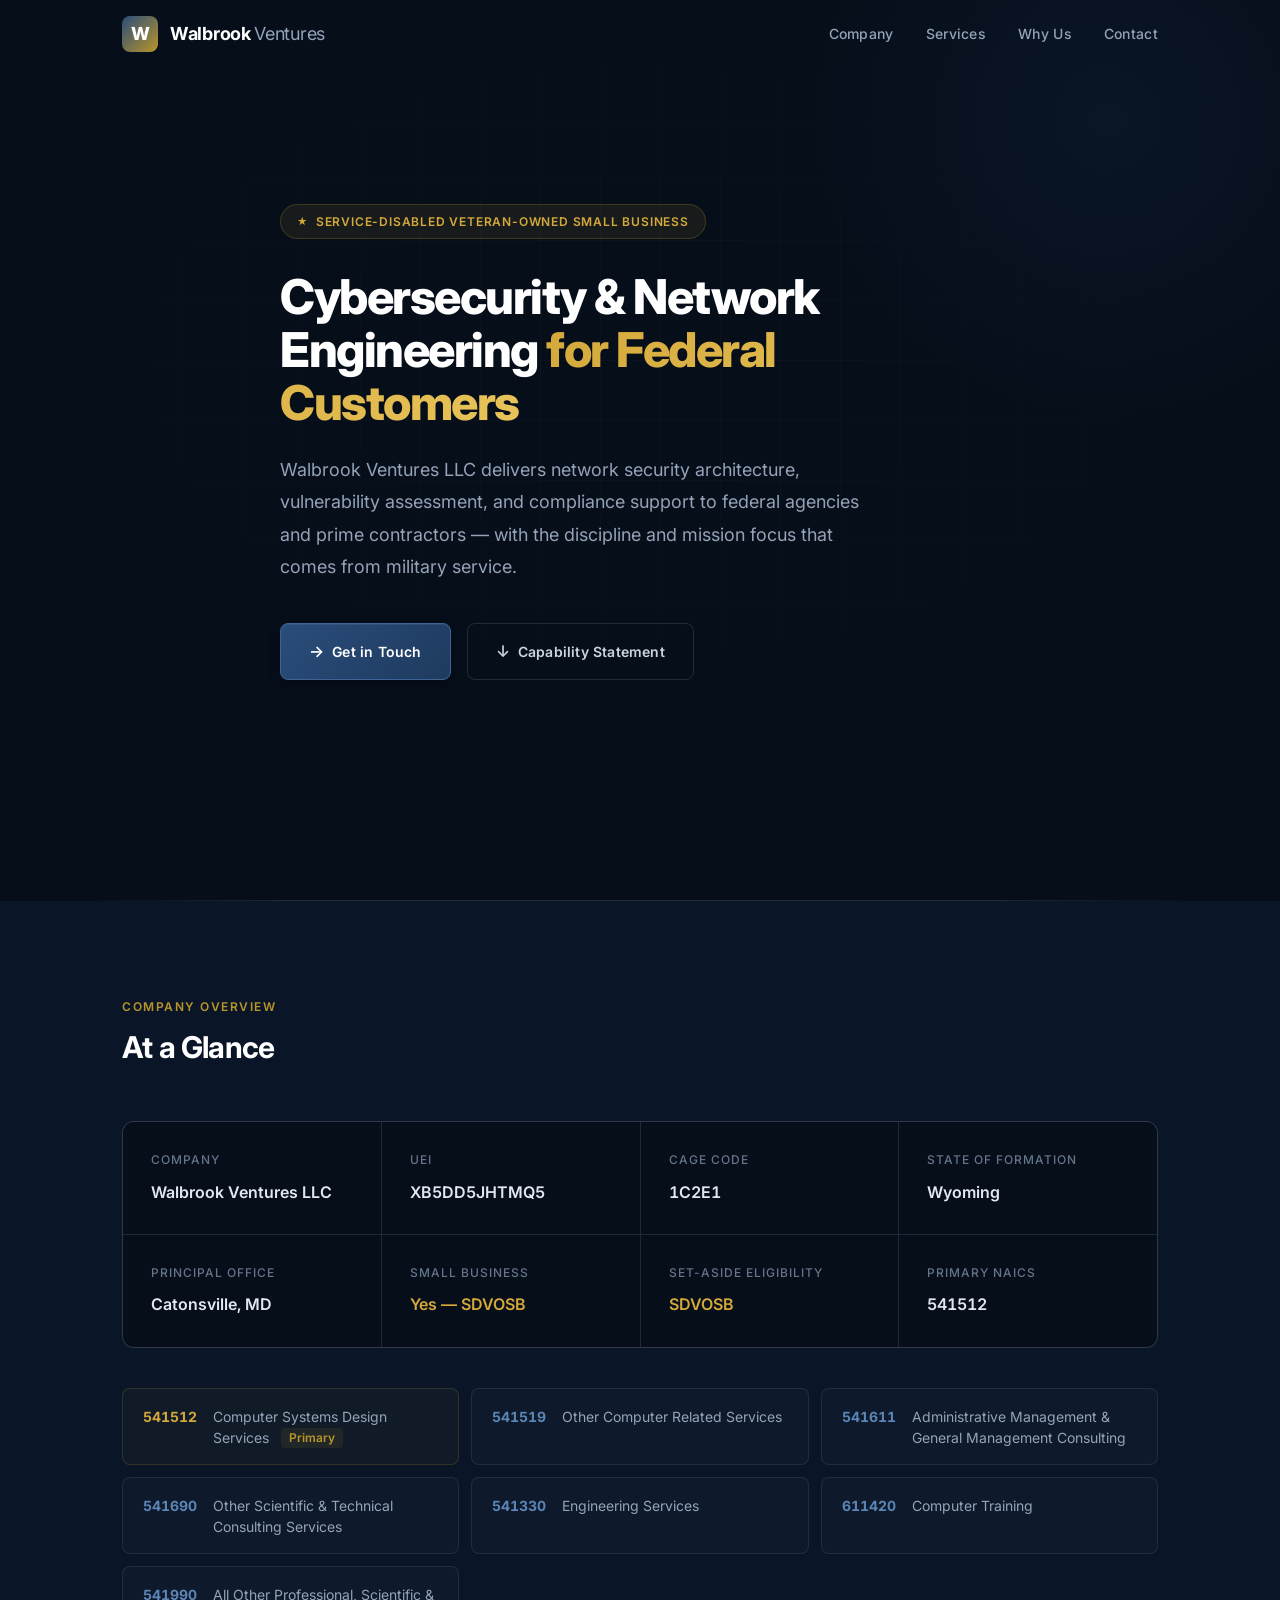
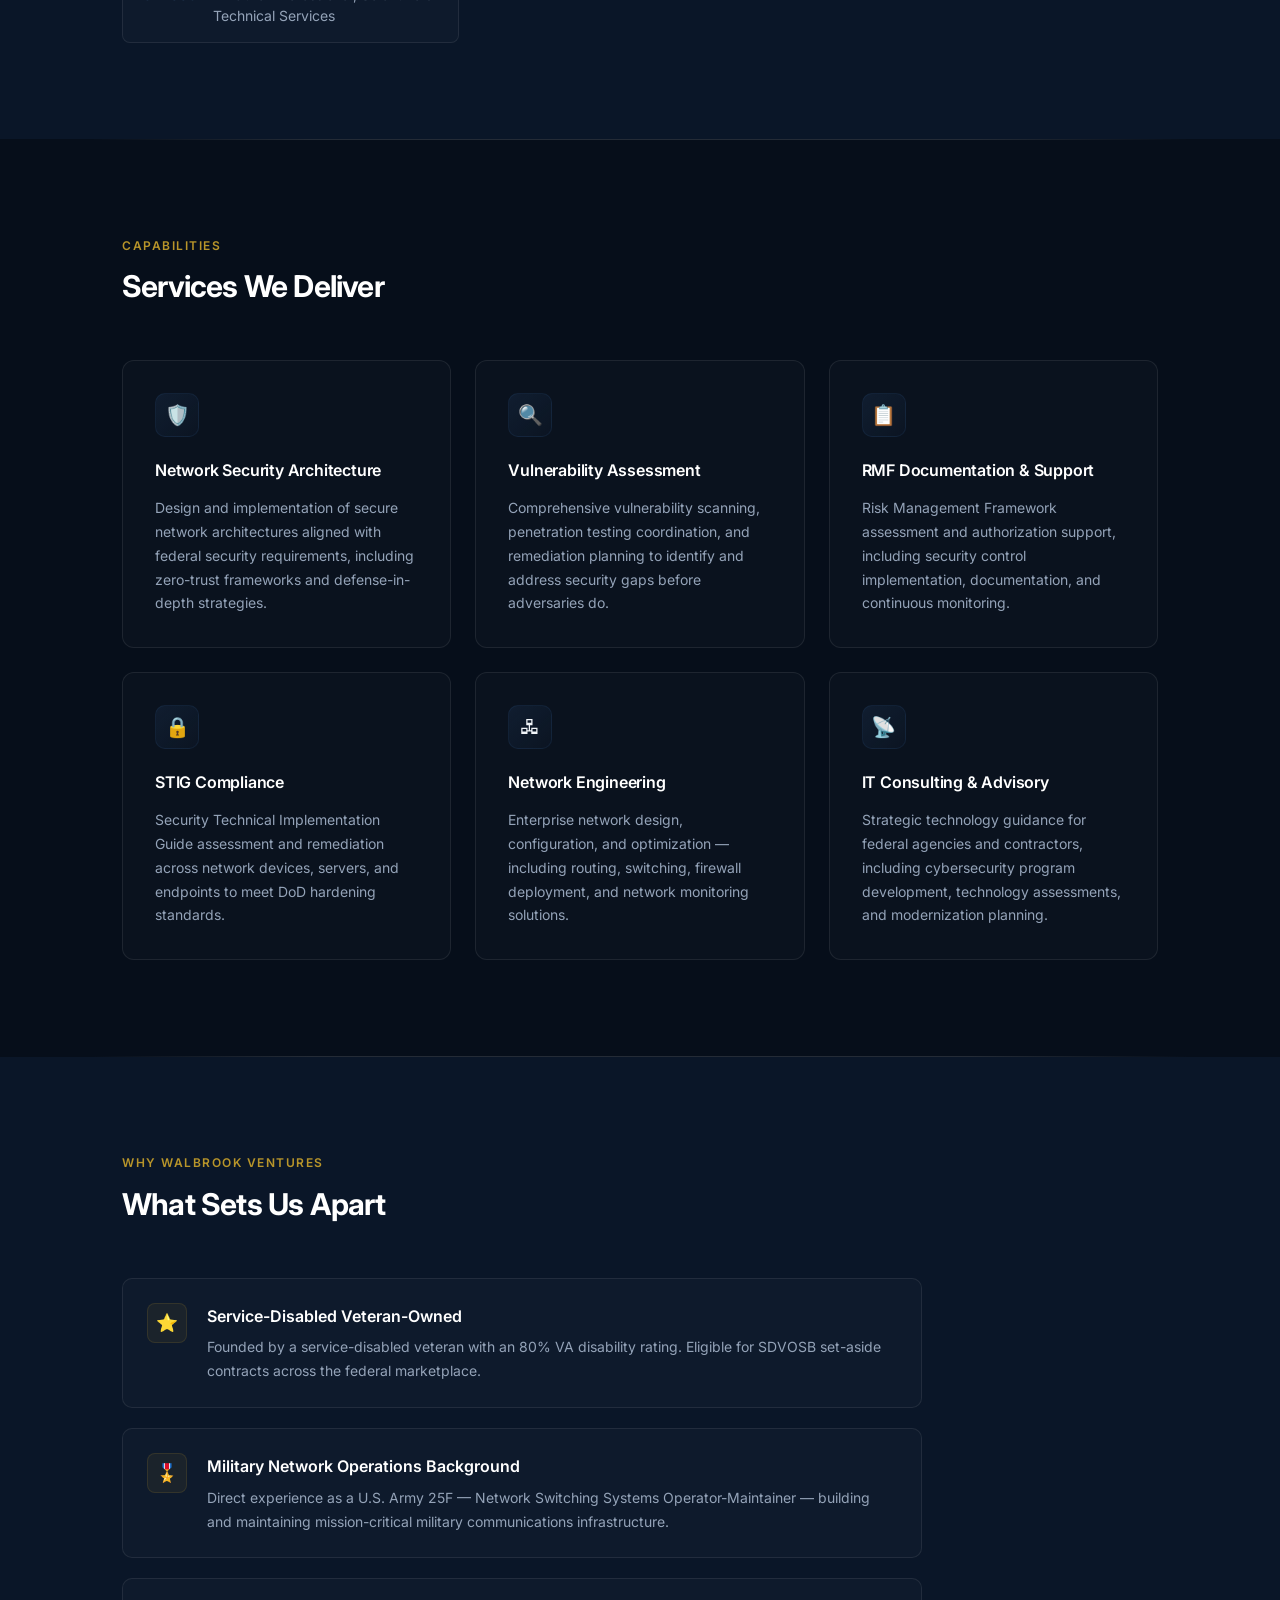
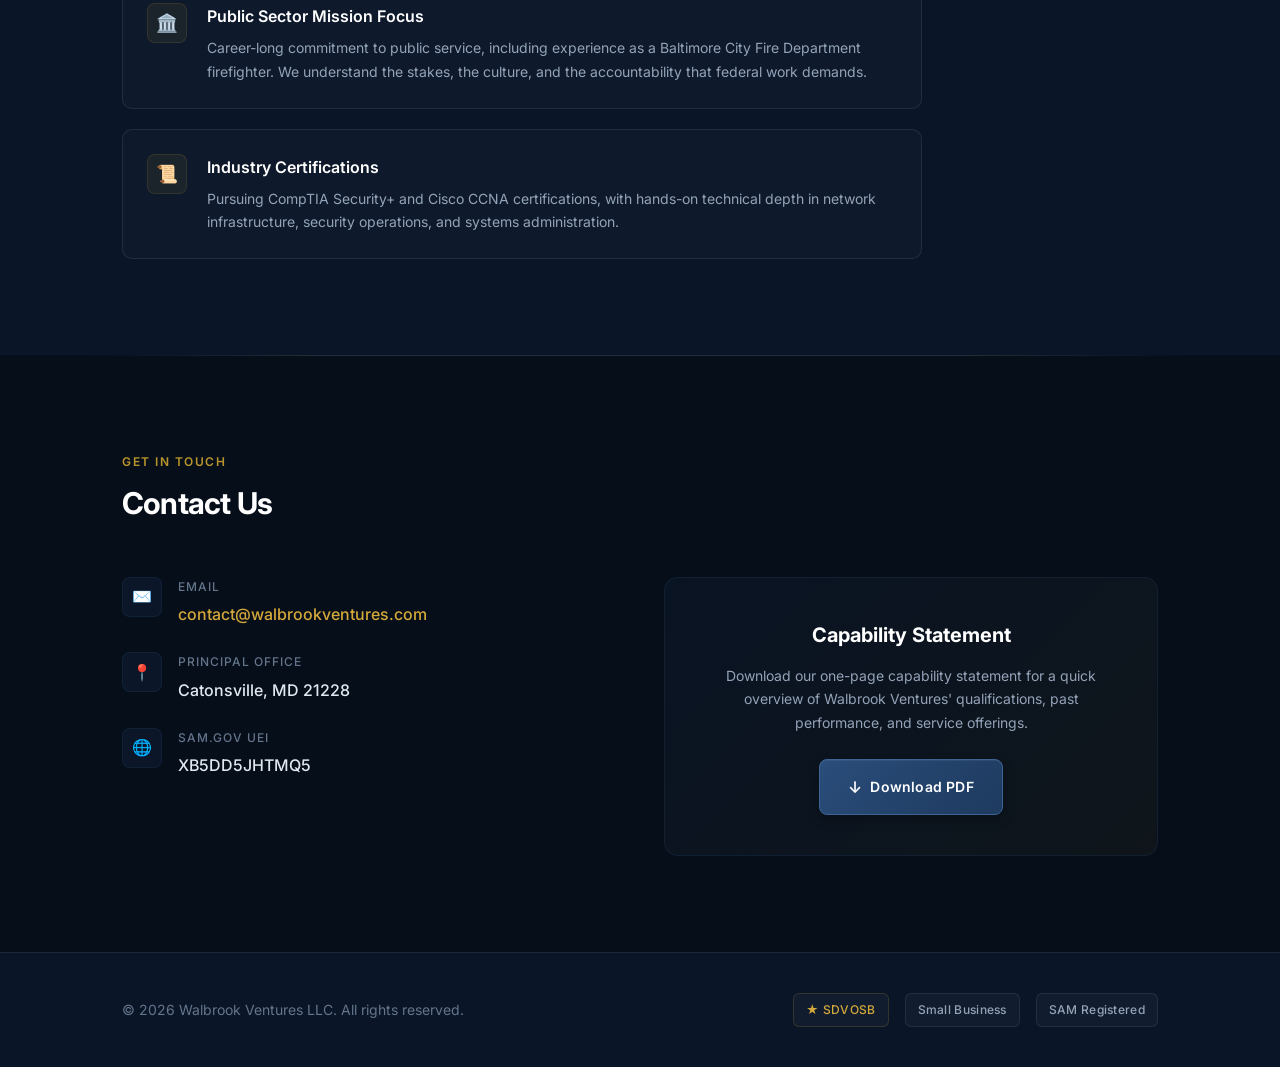
==== index.html @ 32227178 "Initial site — Walbrook Ventures LLC" ====
<!DOCTYPE html>
<html lang="en">
<head>
  <meta charset="UTF-8">
  <meta name="viewport" content="width=device-width, initial-scale=1.0">
  <meta name="description" content="Walbrook Ventures LLC — Service-Disabled Veteran-Owned Small Business providing cybersecurity, network engineering, and IT consulting services for federal customers.">
  <meta name="keywords" content="SDVOSB, cybersecurity, federal contractor, network engineering, RMF, STIG, vulnerability assessment, IT consulting">
  <meta name="author" content="Walbrook Ventures LLC">
  <title>Walbrook Ventures LLC — Cybersecurity &amp; Network Engineering for Federal Customers</title>
  <link rel="stylesheet" href="style.css">

  <!-- Favicon (simple inline SVG) -->
  <link rel="icon" href="data:image/svg+xml,<svg xmlns='http://www.w3.org/2000/svg' viewBox='0 0 100 100'><rect width='100' height='100' rx='16' fill='%231e3a5f'/><text x='50' y='68' font-family='Arial' font-size='52' font-weight='bold' fill='white' text-anchor='middle'>W</text></svg>">
</head>
<body>

  <!-- ============================================
       HEADER
       ============================================ -->
  <header class="site-header" id="site-header">
    <div class="header-inner">
      <a href="#" class="logo" aria-label="Walbrook Ventures LLC — Home">
        <div class="logo-mark">W</div>
        <div class="logo-text">Walbrook <span>Ventures</span></div>
      </a>

      <button class="mobile-menu-toggle" id="mobile-menu-toggle" aria-label="Toggle navigation">
        <span></span>
        <span></span>
        <span></span>
      </button>

      <nav>
        <ul id="nav-menu">
          <li><a href="#company">Company</a></li>
          <li><a href="#services">Services</a></li>
          <li><a href="#differentiators">Why Us</a></li>
          <li><a href="#contact">Contact</a></li>
        </ul>
      </nav>
    </div>
  </header>

  <!-- ============================================
       HERO
       ============================================ -->
  <section class="hero" id="hero">
    <div class="container">
      <div class="hero-content">
        <div class="hero-badge">Service-Disabled Veteran-Owned Small Business</div>
        <h1>Cybersecurity &amp; Network Engineering <span class="accent">for Federal Customers</span></h1>
        <p class="hero-description">
          Walbrook Ventures LLC delivers network security architecture, vulnerability assessment, 
          and compliance support to federal agencies and prime contractors — with the discipline 
          and mission focus that comes from military service.
        </p>
        <div class="hero-actions">
          <a href="#contact" class="btn btn-primary">
            <span class="btn-icon">→</span> Get in Touch
          </a>
          <a href="#capability-statement" class="btn btn-secondary">
            <span class="btn-icon">↓</span> Capability Statement
          </a>
        </div>
      </div>
    </div>
  </section>

  <div class="section-divider"></div>

  <!-- ============================================
       COMPANY INFO — AT-A-GLANCE
       ============================================ -->
  <section class="company-info" id="company">
    <div class="container">
      <div class="section-header animate-in">
        <div class="section-label">Company Overview</div>
        <h2 class="section-title">At a Glance</h2>
      </div>

      <div class="info-grid animate-in">
        <div class="info-item">
          <div class="info-label">Company</div>
          <div class="info-value">Walbrook Ventures LLC</div>
        </div>
        <div class="info-item">
          <div class="info-label">UEI</div>
          <div class="info-value">XB5DD5JHTMQ5</div>
        </div>
        <div class="info-item">
          <div class="info-label">CAGE Code</div>
          <div class="info-value">1C2E1</div>
        </div>
        <div class="info-item">
          <div class="info-label">State of Formation</div>
          <div class="info-value">Wyoming</div>
        </div>
        <div class="info-item">
          <div class="info-label">Principal Office</div>
          <div class="info-value">Catonsville, MD</div>
        </div>
        <div class="info-item">
          <div class="info-label">Small Business</div>
          <div class="info-value highlight">Yes — SDVOSB</div>
        </div>
        <div class="info-item">
          <div class="info-label">Set-Aside Eligibility</div>
          <div class="info-value highlight">SDVOSB</div>
        </div>
        <div class="info-item">
          <div class="info-label">Primary NAICS</div>
          <div class="info-value">541512</div>
        </div>
      </div>

      <!-- NAICS Codes -->
      <div class="naics-grid animate-in">
        <div class="naics-item primary">
          <span class="naics-code">541512</span>
          <span class="naics-desc">Computer Systems Design Services <span class="naics-primary-badge">Primary</span></span>
        </div>
        <div class="naics-item">
          <span class="naics-code">541519</span>
          <span class="naics-desc">Other Computer Related Services</span>
        </div>
        <div class="naics-item">
          <span class="naics-code">541611</span>
          <span class="naics-desc">Administrative Management &amp; General Management Consulting</span>
        </div>
        <div class="naics-item">
          <span class="naics-code">541690</span>
          <span class="naics-desc">Other Scientific &amp; Technical Consulting Services</span>
        </div>
        <div class="naics-item">
          <span class="naics-code">541330</span>
          <span class="naics-desc">Engineering Services</span>
        </div>
        <div class="naics-item">
          <span class="naics-code">611420</span>
          <span class="naics-desc">Computer Training</span>
        </div>
        <div class="naics-item">
          <span class="naics-code">541990</span>
          <span class="naics-desc">All Other Professional, Scientific &amp; Technical Services</span>
        </div>
      </div>
    </div>
  </section>

  <div class="section-divider"></div>

  <!-- ============================================
       SERVICES / CAPABILITIES
       ============================================ -->
  <section class="services" id="services">
    <div class="container">
      <div class="section-header animate-in">
        <div class="section-label">Capabilities</div>
        <h2 class="section-title">Services We Deliver</h2>
      </div>

      <div class="services-grid animate-in">
        <div class="service-card">
          <div class="service-icon">🛡️</div>
          <h3>Network Security Architecture</h3>
          <p>Design and implementation of secure network architectures aligned with federal security requirements, including zero-trust frameworks and defense-in-depth strategies.</p>
        </div>

        <div class="service-card">
          <div class="service-icon">🔍</div>
          <h3>Vulnerability Assessment</h3>
          <p>Comprehensive vulnerability scanning, penetration testing coordination, and remediation planning to identify and address security gaps before adversaries do.</p>
        </div>

        <div class="service-card">
          <div class="service-icon">📋</div>
          <h3>RMF Documentation &amp; Support</h3>
          <p>Risk Management Framework assessment and authorization support, including security control implementation, documentation, and continuous monitoring.</p>
        </div>

        <div class="service-card">
          <div class="service-icon">🔒</div>
          <h3>STIG Compliance</h3>
          <p>Security Technical Implementation Guide assessment and remediation across network devices, servers, and endpoints to meet DoD hardening standards.</p>
        </div>

        <div class="service-card">
          <div class="service-icon">🖧</div>
          <h3>Network Engineering</h3>
          <p>Enterprise network design, configuration, and optimization — including routing, switching, firewall deployment, and network monitoring solutions.</p>
        </div>

        <div class="service-card">
          <div class="service-icon">📡</div>
          <h3>IT Consulting &amp; Advisory</h3>
          <p>Strategic technology guidance for federal agencies and contractors, including cybersecurity program development, technology assessments, and modernization planning.</p>
        </div>
      </div>
    </div>
  </section>

  <div class="section-divider"></div>

  <!-- ============================================
       DIFFERENTIATORS
       ============================================ -->
  <section class="differentiators" id="differentiators">
    <div class="container">
      <div class="section-header animate-in">
        <div class="section-label">Why Walbrook Ventures</div>
        <h2 class="section-title">What Sets Us Apart</h2>
      </div>

      <div class="diff-list animate-in">
        <div class="diff-item">
          <div class="diff-icon">⭐</div>
          <div class="diff-content">
            <h3>Service-Disabled Veteran-Owned</h3>
            <p>Founded by a service-disabled veteran with an 80% VA disability rating. Eligible for SDVOSB set-aside contracts across the federal marketplace.</p>
          </div>
        </div>

        <div class="diff-item">
          <div class="diff-icon">🎖️</div>
          <div class="diff-content">
            <h3>Military Network Operations Background</h3>
            <p>Direct experience as a U.S. Army 25F — Network Switching Systems Operator-Maintainer — building and maintaining mission-critical military communications infrastructure.</p>
          </div>
        </div>

        <div class="diff-item">
          <div class="diff-icon">🏛️</div>
          <div class="diff-content">
            <h3>Public Sector Mission Focus</h3>
            <p>Career-long commitment to public service, including experience as a Baltimore City Fire Department firefighter. We understand the stakes, the culture, and the accountability that federal work demands.</p>
          </div>
        </div>

        <div class="diff-item">
          <div class="diff-icon">📜</div>
          <div class="diff-content">
            <h3>Industry Certifications</h3>
            <p>Pursuing CompTIA Security+ and Cisco CCNA certifications, with hands-on technical depth in network infrastructure, security operations, and systems administration.</p>
          </div>
        </div>
      </div>
    </div>
  </section>

  <div class="section-divider"></div>

  <!-- ============================================
       CONTACT
       ============================================ -->
  <section class="contact" id="contact">
    <div class="container">
      <div class="section-header animate-in">
        <div class="section-label">Get in Touch</div>
        <h2 class="section-title">Contact Us</h2>
      </div>

      <div class="contact-grid animate-in">
        <div class="contact-info">
          <div class="contact-item">
            <div class="contact-item-icon">✉️</div>
            <div>
              <div class="contact-item-label">Email</div>
              <div class="contact-item-value">
                <a href="mailto:contact@walbrookventures.com">contact@walbrookventures.com</a>
              </div>
            </div>
          </div>

          <div class="contact-item">
            <div class="contact-item-icon">📍</div>
            <div>
              <div class="contact-item-label">Principal Office</div>
              <div class="contact-item-value">Catonsville, MD 21228</div>
            </div>
          </div>

          <div class="contact-item">
            <div class="contact-item-icon">🌐</div>
            <div>
              <div class="contact-item-label">SAM.gov UEI</div>
              <div class="contact-item-value">XB5DD5JHTMQ5</div>
            </div>
          </div>
        </div>

        <!-- Capability Statement CTA -->
        <div class="capstmt-cta" id="capability-statement">
          <h3>Capability Statement</h3>
          <p>Download our one-page capability statement for a quick overview of Walbrook Ventures' qualifications, past performance, and service offerings.</p>
          <a href="#" class="btn btn-primary" onclick="alert('Capability statement coming soon. Contact us directly for more information.'); return false;">
            <span class="btn-icon">↓</span> Download PDF
          </a>
        </div>
      </div>
    </div>
  </section>

  <!-- ============================================
       FOOTER
       ============================================ -->
  <footer class="site-footer">
    <div class="container">
      <div class="footer-inner">
        <div class="footer-copy">
          &copy; 2026 Walbrook Ventures LLC. All rights reserved.
        </div>
        <div class="footer-badges">
          <span class="footer-badge veteran">★ SDVOSB</span>
          <span class="footer-badge">Small Business</span>
          <span class="footer-badge">SAM Registered</span>
        </div>
      </div>
    </div>
  </footer>

  <!-- ============================================
       SCRIPTS
       ============================================ -->
  <script>
    // --- Header scroll effect ---
    const header = document.getElementById('site-header');
    window.addEventListener('scroll', () => {
      header.classList.toggle('scrolled', window.scrollY > 40);
    });

    // --- Mobile menu toggle ---
    const menuToggle = document.getElementById('mobile-menu-toggle');
    const navMenu = document.getElementById('nav-menu');
    menuToggle.addEventListener('click', () => {
      navMenu.classList.toggle('open');
    });

    // Close mobile menu when a link is clicked
    navMenu.querySelectorAll('a').forEach(link => {
      link.addEventListener('click', () => {
        navMenu.classList.remove('open');
      });
    });

    // --- Scroll-triggered animations ---
    const animateElements = document.querySelectorAll('.animate-in');

    const observer = new IntersectionObserver((entries) => {
      entries.forEach(entry => {
        if (entry.isIntersecting) {
          entry.target.classList.add('visible');
          observer.unobserve(entry.target);
        }
      });
    }, {
      threshold: 0.15,
      rootMargin: '0px 0px -40px 0px'
    });

    animateElements.forEach(el => observer.observe(el));

    // --- Smooth scroll for anchor links ---
    document.querySelectorAll('a[href^="#"]').forEach(anchor => {
      anchor.addEventListener('click', function (e) {
        const targetId = this.getAttribute('href');
        if (targetId === '#') return;
        const target = document.querySelector(targetId);
        if (target) {
          e.preventDefault();
          const headerHeight = header.offsetHeight;
          const targetPosition = target.getBoundingClientRect().top + window.scrollY - headerHeight - 20;
          window.scrollTo({ top: targetPosition, behavior: 'smooth' });
        }
      });
    });
  </script>

</body>
</html>
---- style.css ----
/* ============================================
   WALBROOK VENTURES LLC — Design System
   ============================================ */

/* --- Google Fonts --- */
@import url('https://fonts.googleapis.com/css2?family=Inter:wght@300;400;500;600;700;800&display=swap');

/* --- CSS Custom Properties --- */
:root {
  /* Core palette */
  --navy-950: #060e1a;
  --navy-900: #0a1628;
  --navy-800: #0f2240;
  --navy-700: #162f54;
  --navy-600: #1e3a5f;
  --navy-500: #2a4d7a;
  --navy-400: #3d6494;
  --navy-300: #5a85b5;

  /* Slate neutrals */
  --slate-900: #0f172a;
  --slate-800: #1e293b;
  --slate-700: #334155;
  --slate-600: #475569;
  --slate-500: #64748b;
  --slate-400: #94a3b8;
  --slate-300: #cbd5e1;
  --slate-200: #e2e8f0;
  --slate-100: #f1f5f9;
  --slate-50: #f8fafc;

  /* Accent — muted gold (veteran touch, tasteful) */
  --gold-500: #b8952a;
  --gold-400: #d4a83a;
  --gold-300: #e8c45a;

  /* Functional */
  --white: #ffffff;
  --text-primary: var(--slate-100);
  --text-secondary: var(--slate-400);
  --text-muted: var(--slate-500);
  --border-color: rgba(255, 255, 255, 0.08);
  --border-color-light: rgba(255, 255, 255, 0.12);

  /* Typography */
  --font-family: 'Inter', -apple-system, BlinkMacSystemFont, 'Segoe UI', sans-serif;
  --font-size-xs: 0.75rem;
  --font-size-sm: 0.875rem;
  --font-size-base: 1rem;
  --font-size-lg: 1.125rem;
  --font-size-xl: 1.25rem;
  --font-size-2xl: 1.5rem;
  --font-size-3xl: 1.875rem;
  --font-size-4xl: 2.25rem;
  --font-size-5xl: 3rem;

  /* Spacing */
  --section-padding: 6rem 0;
  --container-max: 1100px;
  --container-padding: 0 2rem;

  /* Transitions */
  --transition-fast: 150ms ease;
  --transition-base: 250ms ease;
  --transition-slow: 400ms ease;

  /* Shadows */
  --shadow-sm: 0 1px 2px rgba(0, 0, 0, 0.3);
  --shadow-md: 0 4px 12px rgba(0, 0, 0, 0.25);
  --shadow-lg: 0 8px 30px rgba(0, 0, 0, 0.3);
  --shadow-glow: 0 0 40px rgba(42, 77, 122, 0.15);
}

/* --- Reset & Base --- */
*,
*::before,
*::after {
  margin: 0;
  padding: 0;
  box-sizing: border-box;
}

html {
  scroll-behavior: smooth;
  -webkit-font-smoothing: antialiased;
  -moz-osx-font-smoothing: grayscale;
}

body {
  font-family: var(--font-family);
  font-size: var(--font-size-base);
  line-height: 1.7;
  color: var(--text-primary);
  background-color: var(--navy-950);
  overflow-x: hidden;
}

a {
  color: var(--gold-400);
  text-decoration: none;
  transition: color var(--transition-fast);
}

a:hover {
  color: var(--gold-300);
}

img {
  max-width: 100%;
  display: block;
}

/* --- Layout --- */
.container {
  max-width: var(--container-max);
  margin: 0 auto;
  padding: var(--container-padding);
}

section {
  padding: var(--section-padding);
  position: relative;
}

/* --- Section Dividers --- */
.section-divider {
  width: 100%;
  height: 1px;
  background: linear-gradient(
    90deg,
    transparent 0%,
    var(--border-color-light) 20%,
    var(--border-color-light) 80%,
    transparent 100%
  );
  margin: 0 auto;
  max-width: var(--container-max);
}

/* ============================================
   HEADER / NAVIGATION
   ============================================ */
.site-header {
  position: fixed;
  top: 0;
  left: 0;
  right: 0;
  z-index: 1000;
  padding: 1rem 0;
  transition: background var(--transition-base), box-shadow var(--transition-base);
}

.site-header.scrolled {
  background: rgba(6, 14, 26, 0.92);
  backdrop-filter: blur(16px);
  -webkit-backdrop-filter: blur(16px);
  box-shadow: 0 1px 0 var(--border-color);
}

.header-inner {
  display: flex;
  align-items: center;
  justify-content: space-between;
  max-width: var(--container-max);
  margin: 0 auto;
  padding: var(--container-padding);
}

.logo {
  display: flex;
  align-items: center;
  gap: 0.75rem;
}

.logo-mark {
  width: 36px;
  height: 36px;
  background: linear-gradient(135deg, var(--navy-500), var(--gold-500));
  border-radius: 8px;
  display: flex;
  align-items: center;
  justify-content: center;
  font-weight: 800;
  font-size: var(--font-size-lg);
  color: var(--white);
  letter-spacing: -0.5px;
}

.logo-text {
  font-size: var(--font-size-lg);
  font-weight: 700;
  color: var(--white);
  letter-spacing: -0.3px;
}

.logo-text span {
  color: var(--slate-400);
  font-weight: 400;
}

nav ul {
  list-style: none;
  display: flex;
  gap: 2rem;
  align-items: center;
}

nav a {
  color: var(--slate-400);
  font-size: var(--font-size-sm);
  font-weight: 500;
  letter-spacing: 0.3px;
  transition: color var(--transition-fast);
}

nav a:hover {
  color: var(--white);
}

/* Mobile menu toggle */
.mobile-menu-toggle {
  display: none;
  flex-direction: column;
  gap: 5px;
  background: none;
  border: none;
  cursor: pointer;
  padding: 4px;
}

.mobile-menu-toggle span {
  display: block;
  width: 24px;
  height: 2px;
  background: var(--slate-300);
  border-radius: 2px;
  transition: all var(--transition-fast);
}

/* ============================================
   HERO SECTION
   ============================================ */
.hero {
  min-height: 100vh;
  display: flex;
  align-items: center;
  padding-top: 5rem;
  position: relative;
  overflow: hidden;
}

/* Subtle background grid pattern */
.hero::before {
  content: '';
  position: absolute;
  inset: 0;
  background-image:
    linear-gradient(rgba(255, 255, 255, 0.02) 1px, transparent 1px),
    linear-gradient(90deg, rgba(255, 255, 255, 0.02) 1px, transparent 1px);
  background-size: 60px 60px;
  mask-image: radial-gradient(ellipse 70% 60% at 50% 40%, black 20%, transparent 70%);
  -webkit-mask-image: radial-gradient(ellipse 70% 60% at 50% 40%, black 20%, transparent 70%);
}

/* Ambient glow */
.hero::after {
  content: '';
  position: absolute;
  top: -20%;
  right: -10%;
  width: 600px;
  height: 600px;
  background: radial-gradient(circle, rgba(42, 77, 122, 0.12) 0%, transparent 70%);
  pointer-events: none;
}

.hero-content {
  position: relative;
  z-index: 1;
  max-width: 720px;
}

.hero-badge {
  display: inline-flex;
  align-items: center;
  gap: 0.5rem;
  padding: 0.4rem 1rem;
  background: rgba(184, 149, 42, 0.1);
  border: 1px solid rgba(184, 149, 42, 0.25);
  border-radius: 100px;
  font-size: var(--font-size-xs);
  font-weight: 600;
  color: var(--gold-400);
  letter-spacing: 0.8px;
  text-transform: uppercase;
  margin-bottom: 2rem;
}

.hero-badge::before {
  content: '★';
  font-size: 10px;
}

.hero h1 {
  font-size: var(--font-size-5xl);
  font-weight: 800;
  line-height: 1.1;
  letter-spacing: -1.5px;
  color: var(--white);
  margin-bottom: 1.5rem;
}

.hero h1 .accent {
  background: linear-gradient(135deg, var(--gold-400), var(--gold-300));
  -webkit-background-clip: text;
  -webkit-text-fill-color: transparent;
  background-clip: text;
}

.hero-description {
  font-size: var(--font-size-lg);
  color: var(--slate-400);
  line-height: 1.8;
  margin-bottom: 2.5rem;
  max-width: 580px;
}

.hero-actions {
  display: flex;
  gap: 1rem;
  flex-wrap: wrap;
}

/* --- Buttons --- */
.btn {
  display: inline-flex;
  align-items: center;
  gap: 0.5rem;
  padding: 0.85rem 1.75rem;
  font-family: var(--font-family);
  font-size: var(--font-size-sm);
  font-weight: 600;
  border-radius: 8px;
  cursor: pointer;
  transition: all var(--transition-base);
  border: none;
  letter-spacing: 0.2px;
}

.btn-primary {
  background: linear-gradient(135deg, var(--navy-500), var(--navy-600));
  color: var(--white);
  border: 1px solid var(--navy-400);
  box-shadow: var(--shadow-md), inset 0 1px 0 rgba(255, 255, 255, 0.06);
}

.btn-primary:hover {
  background: linear-gradient(135deg, var(--navy-400), var(--navy-500));
  transform: translateY(-1px);
  box-shadow: var(--shadow-lg), var(--shadow-glow);
  color: var(--white);
}

.btn-secondary {
  background: transparent;
  color: var(--slate-300);
  border: 1px solid var(--border-color-light);
}

.btn-secondary:hover {
  background: rgba(255, 255, 255, 0.04);
  border-color: var(--slate-500);
  color: var(--white);
  transform: translateY(-1px);
}

.btn-icon {
  font-size: var(--font-size-base);
}

/* ============================================
   AT-A-GLANCE / COMPANY INFO
   ============================================ */
.company-info {
  background: var(--navy-900);
}

.section-header {
  margin-bottom: 3.5rem;
}

.section-label {
  font-size: var(--font-size-xs);
  font-weight: 600;
  letter-spacing: 1.5px;
  text-transform: uppercase;
  color: var(--gold-500);
  margin-bottom: 0.75rem;
}

.section-title {
  font-size: var(--font-size-3xl);
  font-weight: 700;
  color: var(--white);
  letter-spacing: -0.8px;
  line-height: 1.2;
}

.info-grid {
  display: grid;
  grid-template-columns: repeat(auto-fit, minmax(220px, 1fr));
  gap: 1px;
  background: var(--border-color);
  border-radius: 12px;
  overflow: hidden;
  border: 1px solid var(--border-color);
}

.info-item {
  padding: 1.75rem;
  background: var(--navy-950);
  transition: background var(--transition-fast);
}

.info-item:hover {
  background: rgba(15, 34, 64, 0.6);
}

.info-label {
  font-size: var(--font-size-xs);
  font-weight: 500;
  text-transform: uppercase;
  letter-spacing: 1px;
  color: var(--slate-500);
  margin-bottom: 0.5rem;
}

.info-value {
  font-size: var(--font-size-base);
  font-weight: 600;
  color: var(--slate-200);
  font-variant-numeric: tabular-nums;
}

.info-value.highlight {
  color: var(--gold-400);
}

/* ============================================
   NAICS CODES
   ============================================ */
.naics-grid {
  display: grid;
  grid-template-columns: repeat(auto-fit, minmax(300px, 1fr));
  gap: 0.75rem;
  margin-top: 2.5rem;
}

.naics-item {
  display: flex;
  align-items: baseline;
  gap: 1rem;
  padding: 1rem 1.25rem;
  background: rgba(255, 255, 255, 0.02);
  border: 1px solid var(--border-color);
  border-radius: 8px;
  transition: all var(--transition-fast);
}

.naics-item:hover {
  background: rgba(255, 255, 255, 0.04);
  border-color: var(--border-color-light);
}

.naics-item.primary {
  border-color: rgba(184, 149, 42, 0.2);
  background: rgba(184, 149, 42, 0.04);
}

.naics-code {
  font-size: var(--font-size-sm);
  font-weight: 700;
  color: var(--navy-300);
  font-variant-numeric: tabular-nums;
  white-space: nowrap;
}

.naics-item.primary .naics-code {
  color: var(--gold-400);
}

.naics-desc {
  font-size: var(--font-size-sm);
  color: var(--slate-400);
  line-height: 1.5;
}

.naics-primary-badge {
  font-size: var(--font-size-xs);
  font-weight: 600;
  color: var(--gold-500);
  background: rgba(184, 149, 42, 0.1);
  padding: 0.15rem 0.5rem;
  border-radius: 4px;
  margin-left: 0.5rem;
  white-space: nowrap;
}

/* ============================================
   SERVICES / CAPABILITIES
   ============================================ */
.services {
  background: var(--navy-950);
}

.services-grid {
  display: grid;
  grid-template-columns: repeat(auto-fit, minmax(300px, 1fr));
  gap: 1.5rem;
}

.service-card {
  padding: 2rem;
  background: rgba(255, 255, 255, 0.02);
  border: 1px solid var(--border-color);
  border-radius: 12px;
  transition: all var(--transition-base);
  position: relative;
}

.service-card:hover {
  background: rgba(255, 255, 255, 0.04);
  border-color: var(--border-color-light);
  transform: translateY(-2px);
  box-shadow: var(--shadow-lg);
}

.service-icon {
  width: 44px;
  height: 44px;
  display: flex;
  align-items: center;
  justify-content: center;
  background: linear-gradient(135deg, rgba(42, 77, 122, 0.2), rgba(42, 77, 122, 0.05));
  border: 1px solid rgba(42, 77, 122, 0.2);
  border-radius: 10px;
  margin-bottom: 1.25rem;
  font-size: 1.25rem;
}

.service-card h3 {
  font-size: var(--font-size-base);
  font-weight: 600;
  color: var(--white);
  margin-bottom: 0.75rem;
  letter-spacing: -0.2px;
}

.service-card p {
  font-size: var(--font-size-sm);
  color: var(--slate-400);
  line-height: 1.7;
}

/* ============================================
   DIFFERENTIATORS
   ============================================ */
.differentiators {
  background: var(--navy-900);
}

.diff-list {
  display: grid;
  gap: 1.25rem;
  max-width: 800px;
}

.diff-item {
  display: flex;
  gap: 1.25rem;
  padding: 1.5rem;
  background: rgba(255, 255, 255, 0.02);
  border: 1px solid var(--border-color);
  border-radius: 10px;
  transition: all var(--transition-fast);
}

.diff-item:hover {
  background: rgba(255, 255, 255, 0.04);
  border-color: var(--border-color-light);
}

.diff-icon {
  flex-shrink: 0;
  width: 40px;
  height: 40px;
  display: flex;
  align-items: center;
  justify-content: center;
  background: rgba(184, 149, 42, 0.08);
  border: 1px solid rgba(184, 149, 42, 0.15);
  border-radius: 8px;
  font-size: 1.1rem;
}

.diff-content h3 {
  font-size: var(--font-size-base);
  font-weight: 600;
  color: var(--white);
  margin-bottom: 0.35rem;
}

.diff-content p {
  font-size: var(--font-size-sm);
  color: var(--slate-400);
  line-height: 1.7;
}

/* ============================================
   CONTACT SECTION
   ============================================ */
.contact {
  background: var(--navy-950);
}

.contact-grid {
  display: grid;
  grid-template-columns: 1fr 1fr;
  gap: 3rem;
  align-items: start;
}

.contact-info {
  display: grid;
  gap: 1.5rem;
}

.contact-item {
  display: flex;
  gap: 1rem;
  align-items: flex-start;
}

.contact-item-icon {
  flex-shrink: 0;
  width: 40px;
  height: 40px;
  display: flex;
  align-items: center;
  justify-content: center;
  background: rgba(42, 77, 122, 0.15);
  border: 1px solid rgba(42, 77, 122, 0.2);
  border-radius: 8px;
  font-size: 1rem;
}

.contact-item-label {
  font-size: var(--font-size-xs);
  font-weight: 500;
  text-transform: uppercase;
  letter-spacing: 1px;
  color: var(--slate-500);
  margin-bottom: 0.25rem;
}

.contact-item-value {
  font-size: var(--font-size-base);
  color: var(--slate-200);
  font-weight: 500;
}

/* Capability Statement CTA */
.capstmt-cta {
  padding: 2.5rem;
  background: linear-gradient(135deg, rgba(42, 77, 122, 0.1), rgba(184, 149, 42, 0.05));
  border: 1px solid rgba(42, 77, 122, 0.2);
  border-radius: 14px;
  text-align: center;
}

.capstmt-cta h3 {
  font-size: var(--font-size-xl);
  font-weight: 700;
  color: var(--white);
  margin-bottom: 0.75rem;
}

.capstmt-cta p {
  font-size: var(--font-size-sm);
  color: var(--slate-400);
  margin-bottom: 1.5rem;
  line-height: 1.7;
}

/* ============================================
   FOOTER
   ============================================ */
.site-footer {
  padding: 2.5rem 0;
  background: var(--navy-900);
  border-top: 1px solid var(--border-color);
}

.footer-inner {
  display: flex;
  justify-content: space-between;
  align-items: center;
  flex-wrap: wrap;
  gap: 1rem;
}

.footer-copy {
  font-size: var(--font-size-sm);
  color: var(--slate-500);
}

.footer-badges {
  display: flex;
  gap: 1rem;
  align-items: center;
}

.footer-badge {
  display: inline-flex;
  align-items: center;
  gap: 0.4rem;
  padding: 0.35rem 0.75rem;
  background: rgba(255, 255, 255, 0.03);
  border: 1px solid var(--border-color);
  border-radius: 6px;
  font-size: var(--font-size-xs);
  font-weight: 500;
  color: var(--slate-400);
  letter-spacing: 0.3px;
}

.footer-badge.veteran {
  border-color: rgba(184, 149, 42, 0.2);
  color: var(--gold-400);
}

/* ============================================
   ANIMATIONS
   ============================================ */
@keyframes fadeInUp {
  from {
    opacity: 0;
    transform: translateY(20px);
  }
  to {
    opacity: 1;
    transform: translateY(0);
  }
}

.animate-in {
  opacity: 0;
  transform: translateY(20px);
  transition: opacity 0.6s ease, transform 0.6s ease;
}

.animate-in.visible {
  opacity: 1;
  transform: translateY(0);
}

/* Staggered children */
.animate-in.visible .service-card:nth-child(1),
.animate-in.visible .diff-item:nth-child(1) { transition-delay: 0ms; }
.animate-in.visible .service-card:nth-child(2),
.animate-in.visible .diff-item:nth-child(2) { transition-delay: 80ms; }
.animate-in.visible .service-card:nth-child(3),
.animate-in.visible .diff-item:nth-child(3) { transition-delay: 160ms; }
.animate-in.visible .service-card:nth-child(4),
.animate-in.visible .diff-item:nth-child(4) { transition-delay: 240ms; }
.animate-in.visible .service-card:nth-child(5) { transition-delay: 320ms; }
.animate-in.visible .service-card:nth-child(6) { transition-delay: 400ms; }

/* ============================================
   RESPONSIVE
   ============================================ */
@media (max-width: 768px) {
  :root {
    --section-padding: 4rem 0;
    --container-padding: 0 1.25rem;
  }

  .hero {
    min-height: auto;
    padding-top: 8rem;
    padding-bottom: 4rem;
  }

  .hero h1 {
    font-size: var(--font-size-3xl);
  }

  .hero-description {
    font-size: var(--font-size-base);
  }

  .section-title {
    font-size: var(--font-size-2xl);
  }

  nav ul {
    display: none;
    position: absolute;
    top: 100%;
    left: 0;
    right: 0;
    flex-direction: column;
    background: rgba(6, 14, 26, 0.97);
    backdrop-filter: blur(16px);
    padding: 1.5rem 2rem;
    gap: 1rem;
    border-bottom: 1px solid var(--border-color);
  }

  nav ul.open {
    display: flex;
  }

  .mobile-menu-toggle {
    display: flex;
  }

  .info-grid {
    grid-template-columns: repeat(2, 1fr);
  }

  .naics-grid {
    grid-template-columns: 1fr;
  }

  .services-grid {
    grid-template-columns: 1fr;
  }

  .contact-grid {
    grid-template-columns: 1fr;
  }

  .footer-inner {
    flex-direction: column;
    text-align: center;
  }
}

@media (max-width: 480px) {
  .info-grid {
    grid-template-columns: 1fr;
  }

  .hero-actions {
    flex-direction: column;
  }

  .hero-actions .btn {
    width: 100%;
    justify-content: center;
  }
}
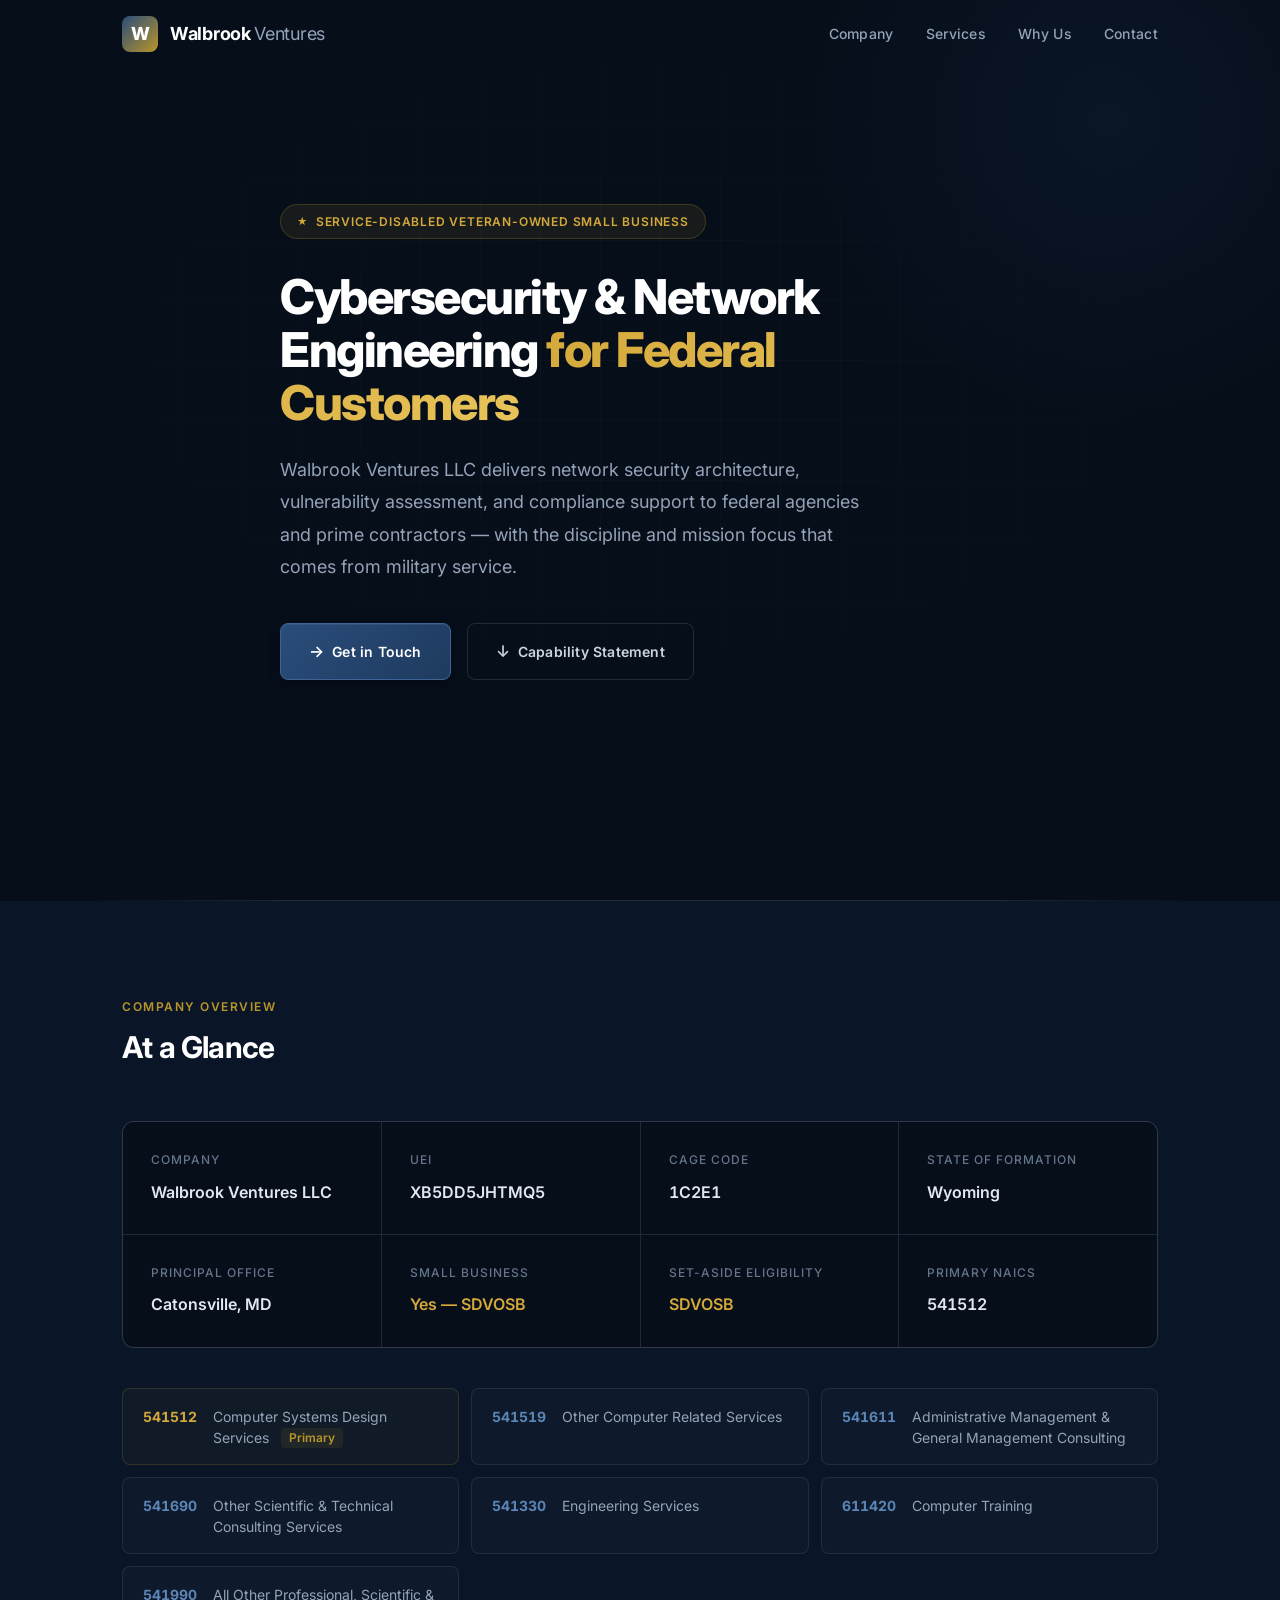
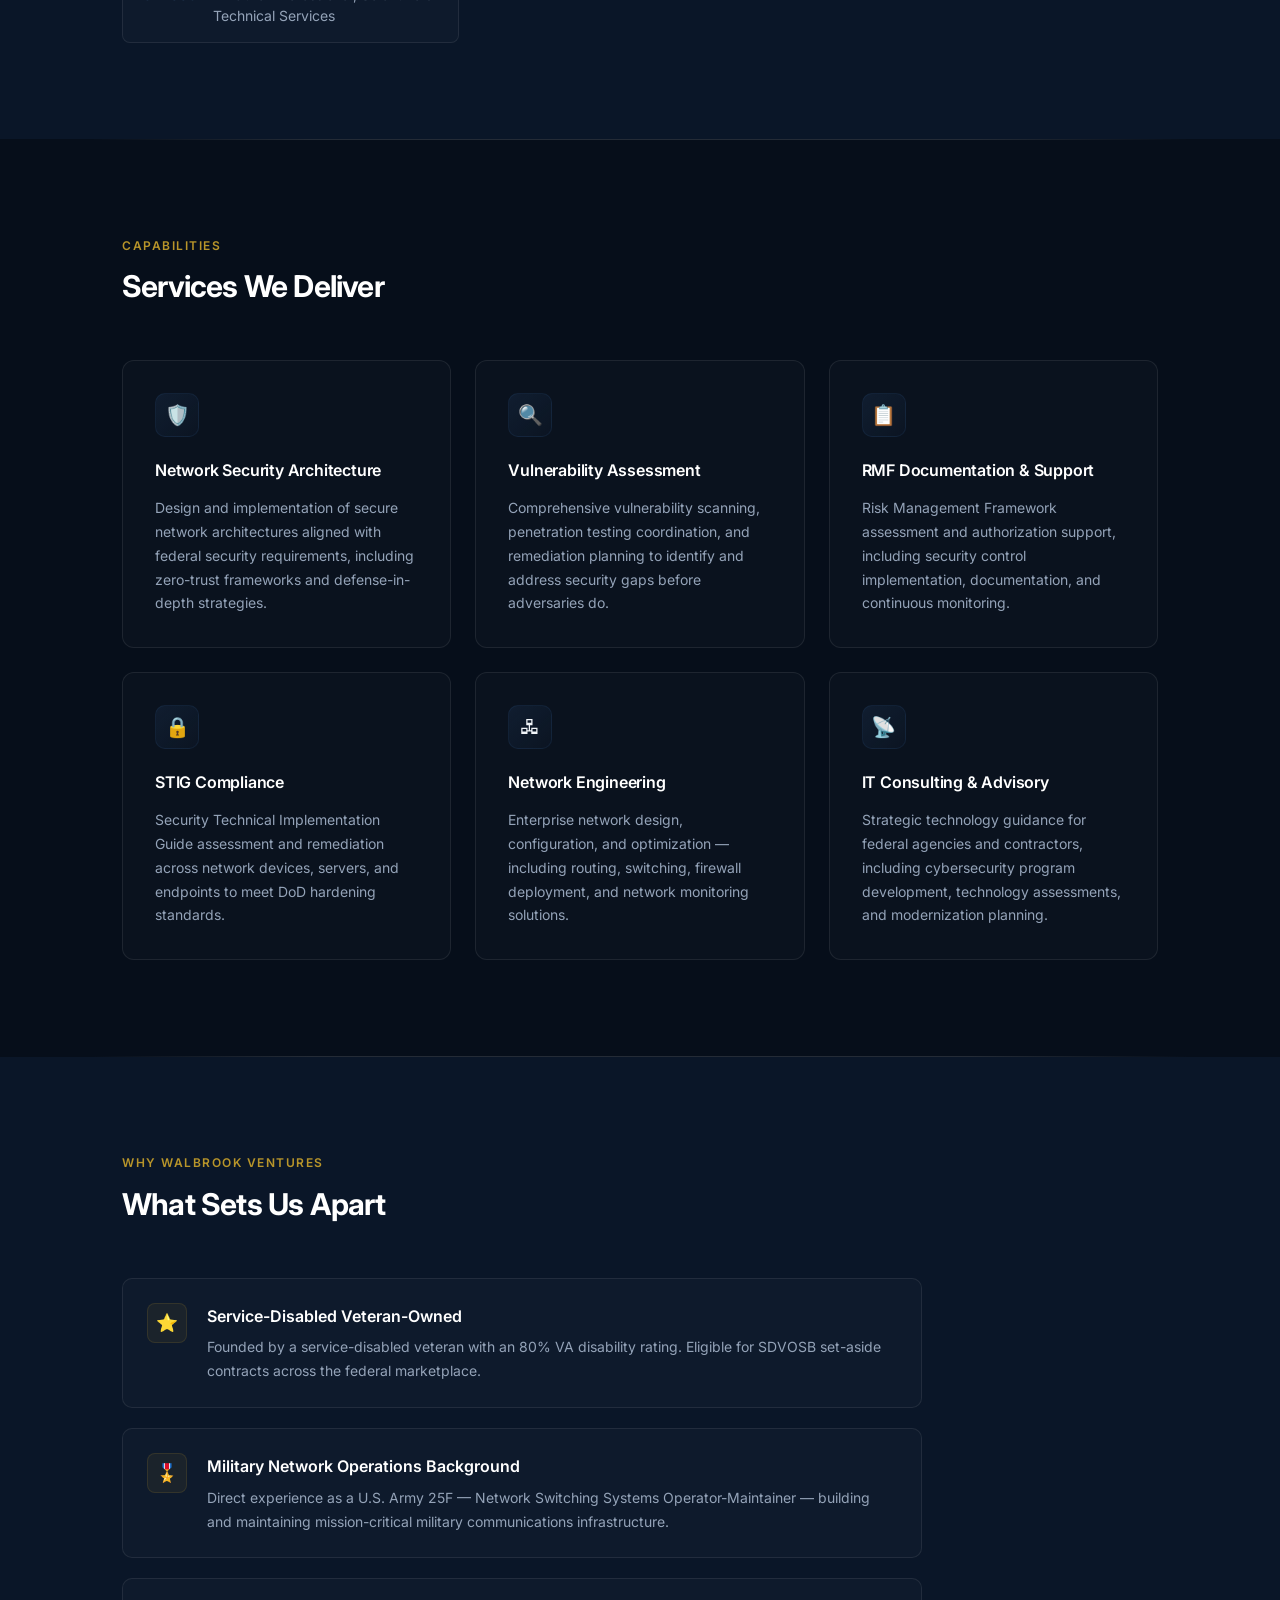
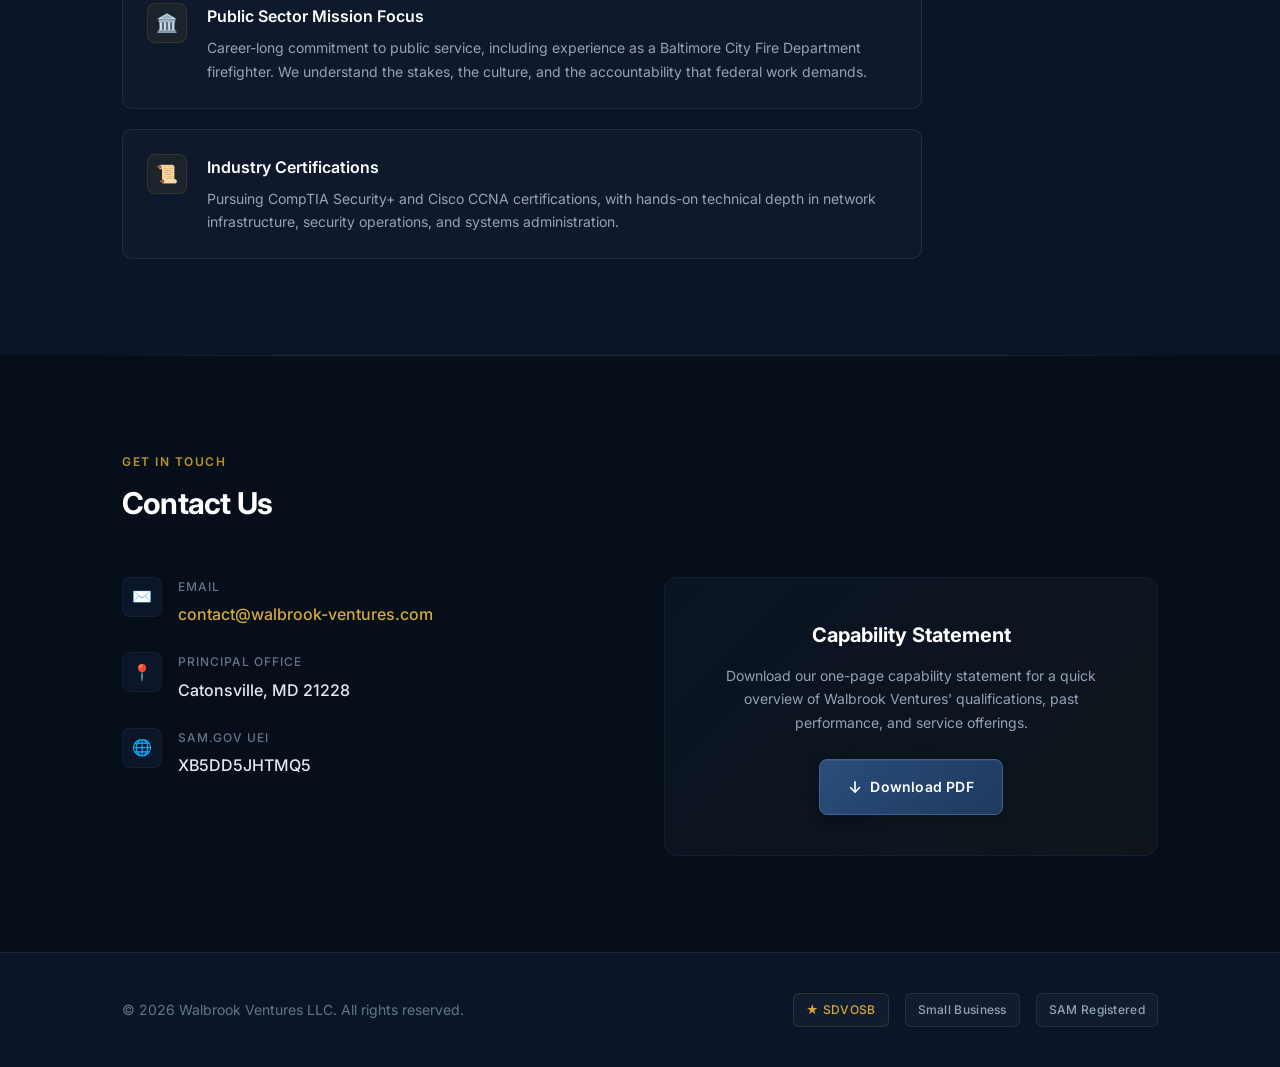
==== commit 587a8942: "Update domain to walbrook-ventures.com" ====
--- a/index.html
+++ b/index.html
@@ -266,7 +266,7 @@
             <div>
               <div class="contact-item-label">Email</div>
               <div class="contact-item-value">
-                <a href="mailto:contact@walbrookventures.com">contact@walbrookventures.com</a>
+                <a href="mailto:contact@walbrook-ventures.com">contact@walbrook-ventures.com</a>
               </div>
             </div>
           </div>
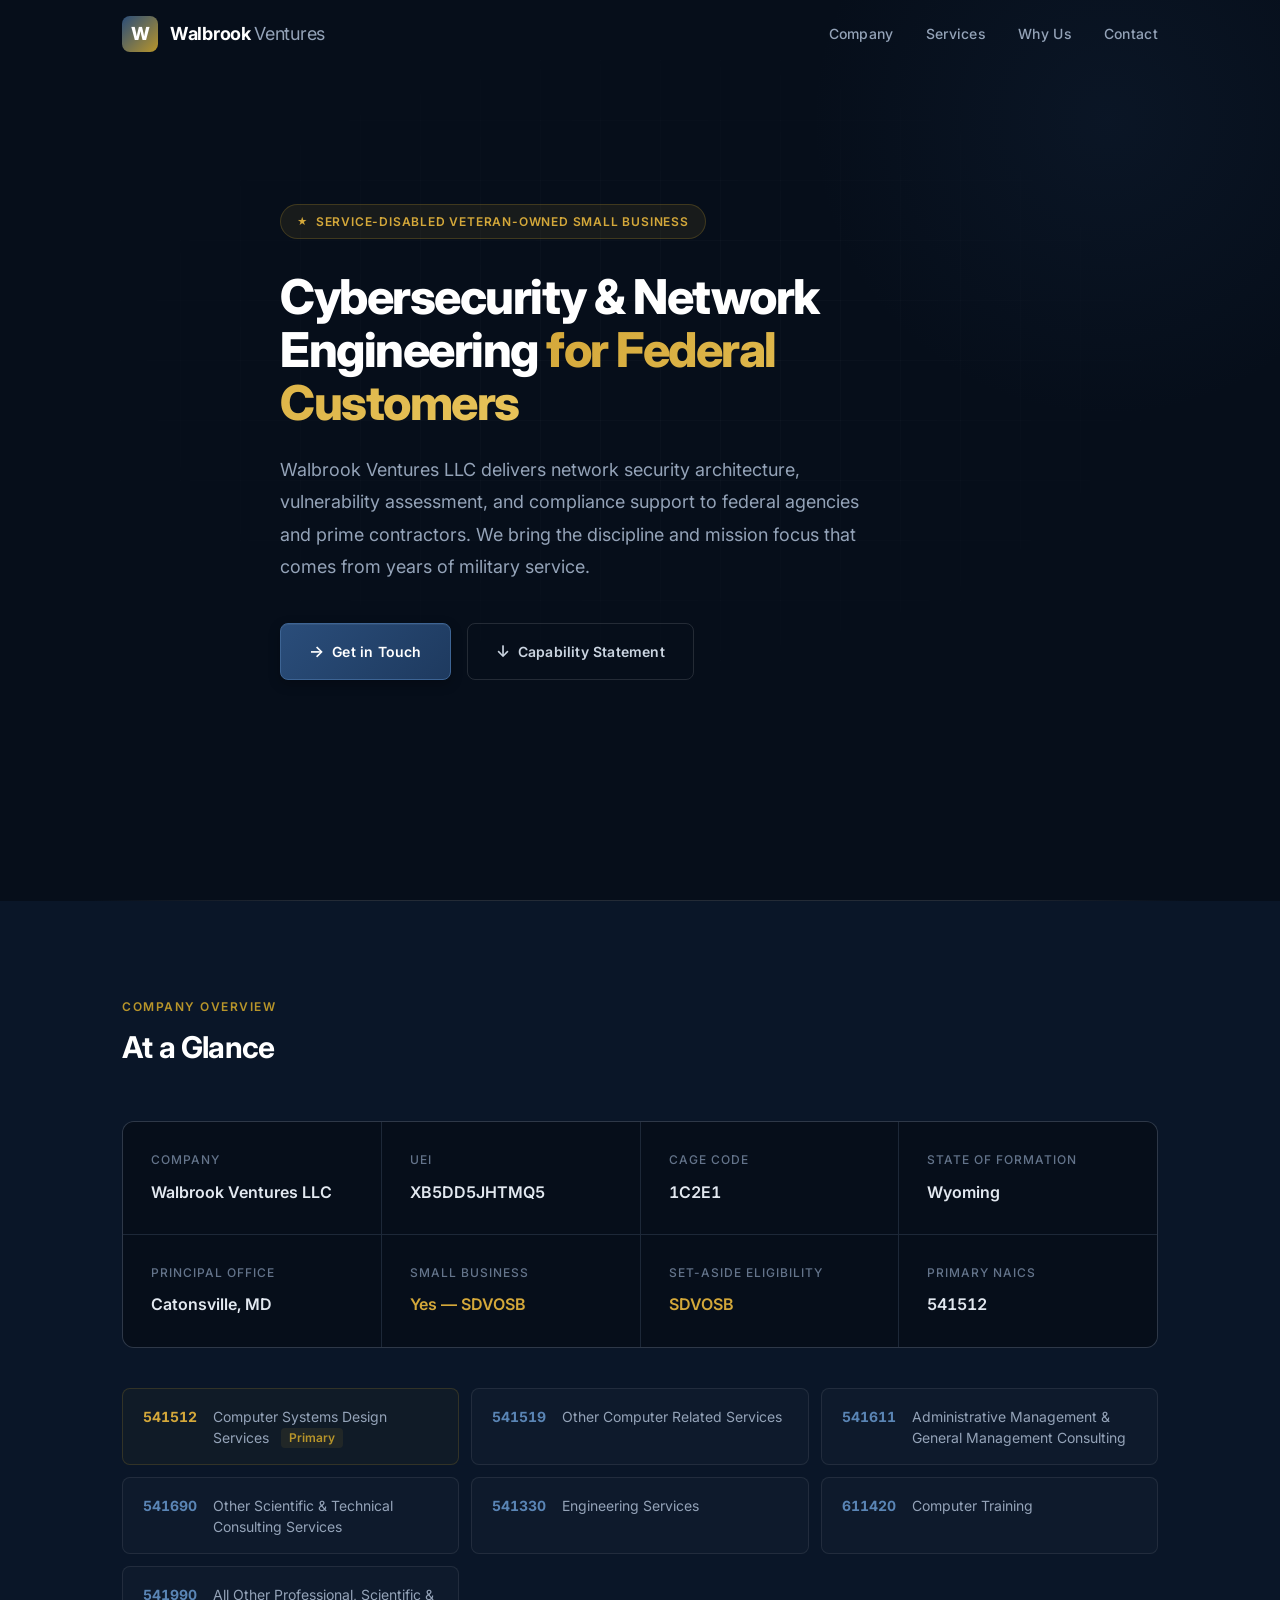
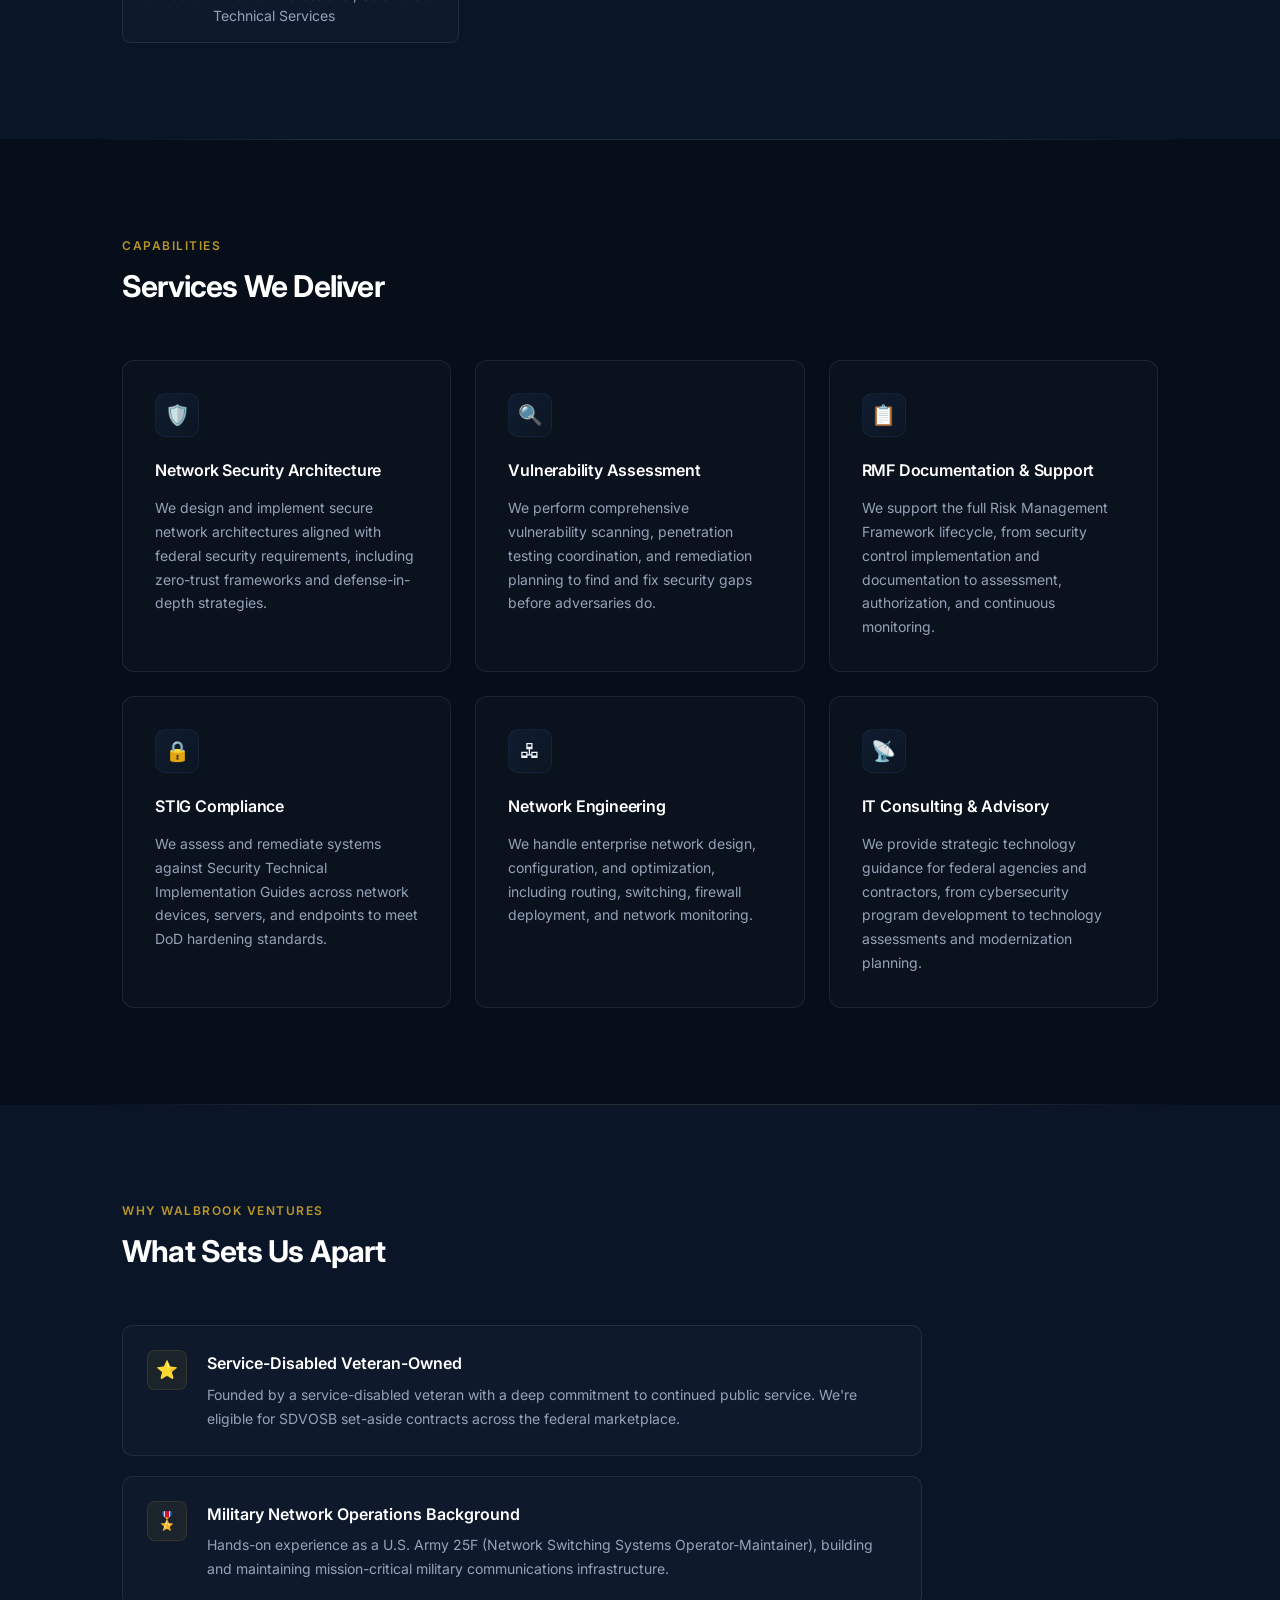
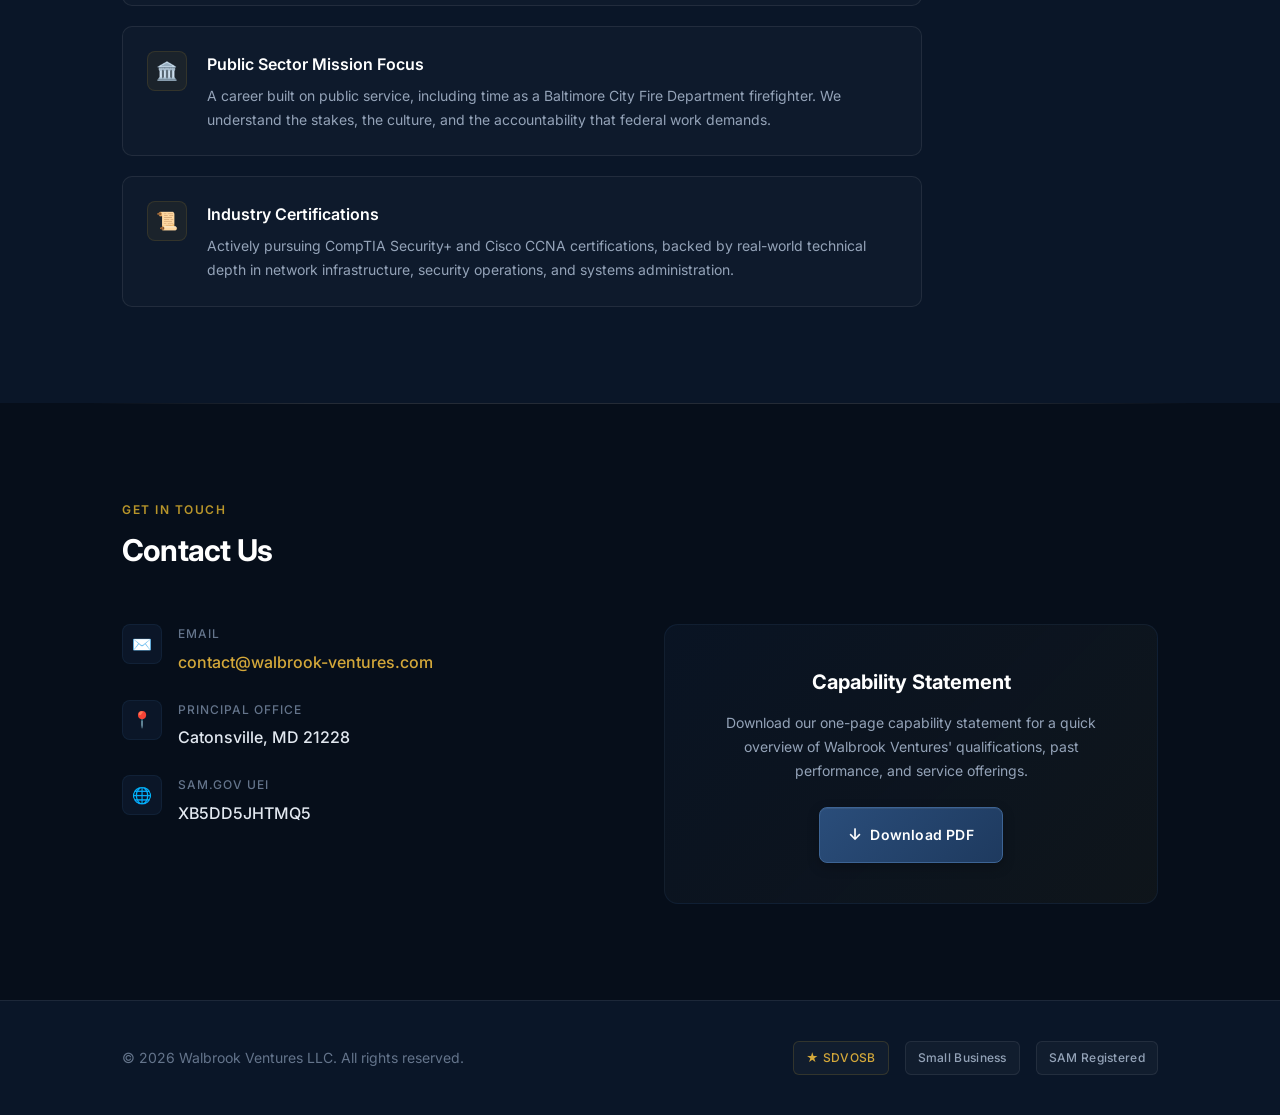
==== commit f9a3d991: "Update copy: remove 80%, remove dashes, more human tone" ====
--- a/index.html
+++ b/index.html
@@ -3,10 +3,10 @@
 <head>
   <meta charset="UTF-8">
   <meta name="viewport" content="width=device-width, initial-scale=1.0">
-  <meta name="description" content="Walbrook Ventures LLC — Service-Disabled Veteran-Owned Small Business providing cybersecurity, network engineering, and IT consulting services for federal customers.">
+  <meta name="description" content="Walbrook Ventures LLC is a Service-Disabled Veteran-Owned Small Business providing cybersecurity, network engineering, and IT consulting services for federal customers.">
   <meta name="keywords" content="SDVOSB, cybersecurity, federal contractor, network engineering, RMF, STIG, vulnerability assessment, IT consulting">
   <meta name="author" content="Walbrook Ventures LLC">
-  <title>Walbrook Ventures LLC — Cybersecurity &amp; Network Engineering for Federal Customers</title>
+  <title>Walbrook Ventures LLC | Cybersecurity &amp; Network Engineering for Federal Customers</title>
   <link rel="stylesheet" href="style.css">
 
   <!-- Favicon (simple inline SVG) -->
@@ -51,8 +51,8 @@
         <h1>Cybersecurity &amp; Network Engineering <span class="accent">for Federal Customers</span></h1>
         <p class="hero-description">
           Walbrook Ventures LLC delivers network security architecture, vulnerability assessment, 
-          and compliance support to federal agencies and prime contractors — with the discipline 
-          and mission focus that comes from military service.
+          and compliance support to federal agencies and prime contractors. We bring the discipline 
+          and mission focus that comes from years of military service.
         </p>
         <div class="hero-actions">
           <a href="#contact" class="btn btn-primary">
@@ -163,37 +163,37 @@
         <div class="service-card">
           <div class="service-icon">🛡️</div>
           <h3>Network Security Architecture</h3>
-          <p>Design and implementation of secure network architectures aligned with federal security requirements, including zero-trust frameworks and defense-in-depth strategies.</p>
+          <p>We design and implement secure network architectures aligned with federal security requirements, including zero-trust frameworks and defense-in-depth strategies.</p>
         </div>
 
         <div class="service-card">
           <div class="service-icon">🔍</div>
           <h3>Vulnerability Assessment</h3>
-          <p>Comprehensive vulnerability scanning, penetration testing coordination, and remediation planning to identify and address security gaps before adversaries do.</p>
+          <p>We perform comprehensive vulnerability scanning, penetration testing coordination, and remediation planning to find and fix security gaps before adversaries do.</p>
         </div>
 
         <div class="service-card">
           <div class="service-icon">📋</div>
           <h3>RMF Documentation &amp; Support</h3>
-          <p>Risk Management Framework assessment and authorization support, including security control implementation, documentation, and continuous monitoring.</p>
+          <p>We support the full Risk Management Framework lifecycle, from security control implementation and documentation to assessment, authorization, and continuous monitoring.</p>
         </div>
 
         <div class="service-card">
           <div class="service-icon">🔒</div>
           <h3>STIG Compliance</h3>
-          <p>Security Technical Implementation Guide assessment and remediation across network devices, servers, and endpoints to meet DoD hardening standards.</p>
+          <p>We assess and remediate systems against Security Technical Implementation Guides across network devices, servers, and endpoints to meet DoD hardening standards.</p>
         </div>
 
         <div class="service-card">
           <div class="service-icon">🖧</div>
           <h3>Network Engineering</h3>
-          <p>Enterprise network design, configuration, and optimization — including routing, switching, firewall deployment, and network monitoring solutions.</p>
+          <p>We handle enterprise network design, configuration, and optimization, including routing, switching, firewall deployment, and network monitoring.</p>
         </div>
 
         <div class="service-card">
           <div class="service-icon">📡</div>
           <h3>IT Consulting &amp; Advisory</h3>
-          <p>Strategic technology guidance for federal agencies and contractors, including cybersecurity program development, technology assessments, and modernization planning.</p>
+          <p>We provide strategic technology guidance for federal agencies and contractors, from cybersecurity program development to technology assessments and modernization planning.</p>
         </div>
       </div>
     </div>
@@ -216,7 +216,7 @@
           <div class="diff-icon">⭐</div>
           <div class="diff-content">
             <h3>Service-Disabled Veteran-Owned</h3>
-            <p>Founded by a service-disabled veteran with an 80% VA disability rating. Eligible for SDVOSB set-aside contracts across the federal marketplace.</p>
+            <p>Founded by a service-disabled veteran with a deep commitment to continued public service. We're eligible for SDVOSB set-aside contracts across the federal marketplace.</p>
           </div>
         </div>
 
@@ -224,7 +224,7 @@
           <div class="diff-icon">🎖️</div>
           <div class="diff-content">
             <h3>Military Network Operations Background</h3>
-            <p>Direct experience as a U.S. Army 25F — Network Switching Systems Operator-Maintainer — building and maintaining mission-critical military communications infrastructure.</p>
+            <p>Hands-on experience as a U.S. Army 25F (Network Switching Systems Operator-Maintainer), building and maintaining mission-critical military communications infrastructure.</p>
           </div>
         </div>
 
@@ -232,7 +232,7 @@
           <div class="diff-icon">🏛️</div>
           <div class="diff-content">
             <h3>Public Sector Mission Focus</h3>
-            <p>Career-long commitment to public service, including experience as a Baltimore City Fire Department firefighter. We understand the stakes, the culture, and the accountability that federal work demands.</p>
+            <p>A career built on public service, including time as a Baltimore City Fire Department firefighter. We understand the stakes, the culture, and the accountability that federal work demands.</p>
           </div>
         </div>
 
@@ -240,7 +240,7 @@
           <div class="diff-icon">📜</div>
           <div class="diff-content">
             <h3>Industry Certifications</h3>
-            <p>Pursuing CompTIA Security+ and Cisco CCNA certifications, with hands-on technical depth in network infrastructure, security operations, and systems administration.</p>
+            <p>Actively pursuing CompTIA Security+ and Cisco CCNA certifications, backed by real-world technical depth in network infrastructure, security operations, and systems administration.</p>
           </div>
         </div>
       </div>
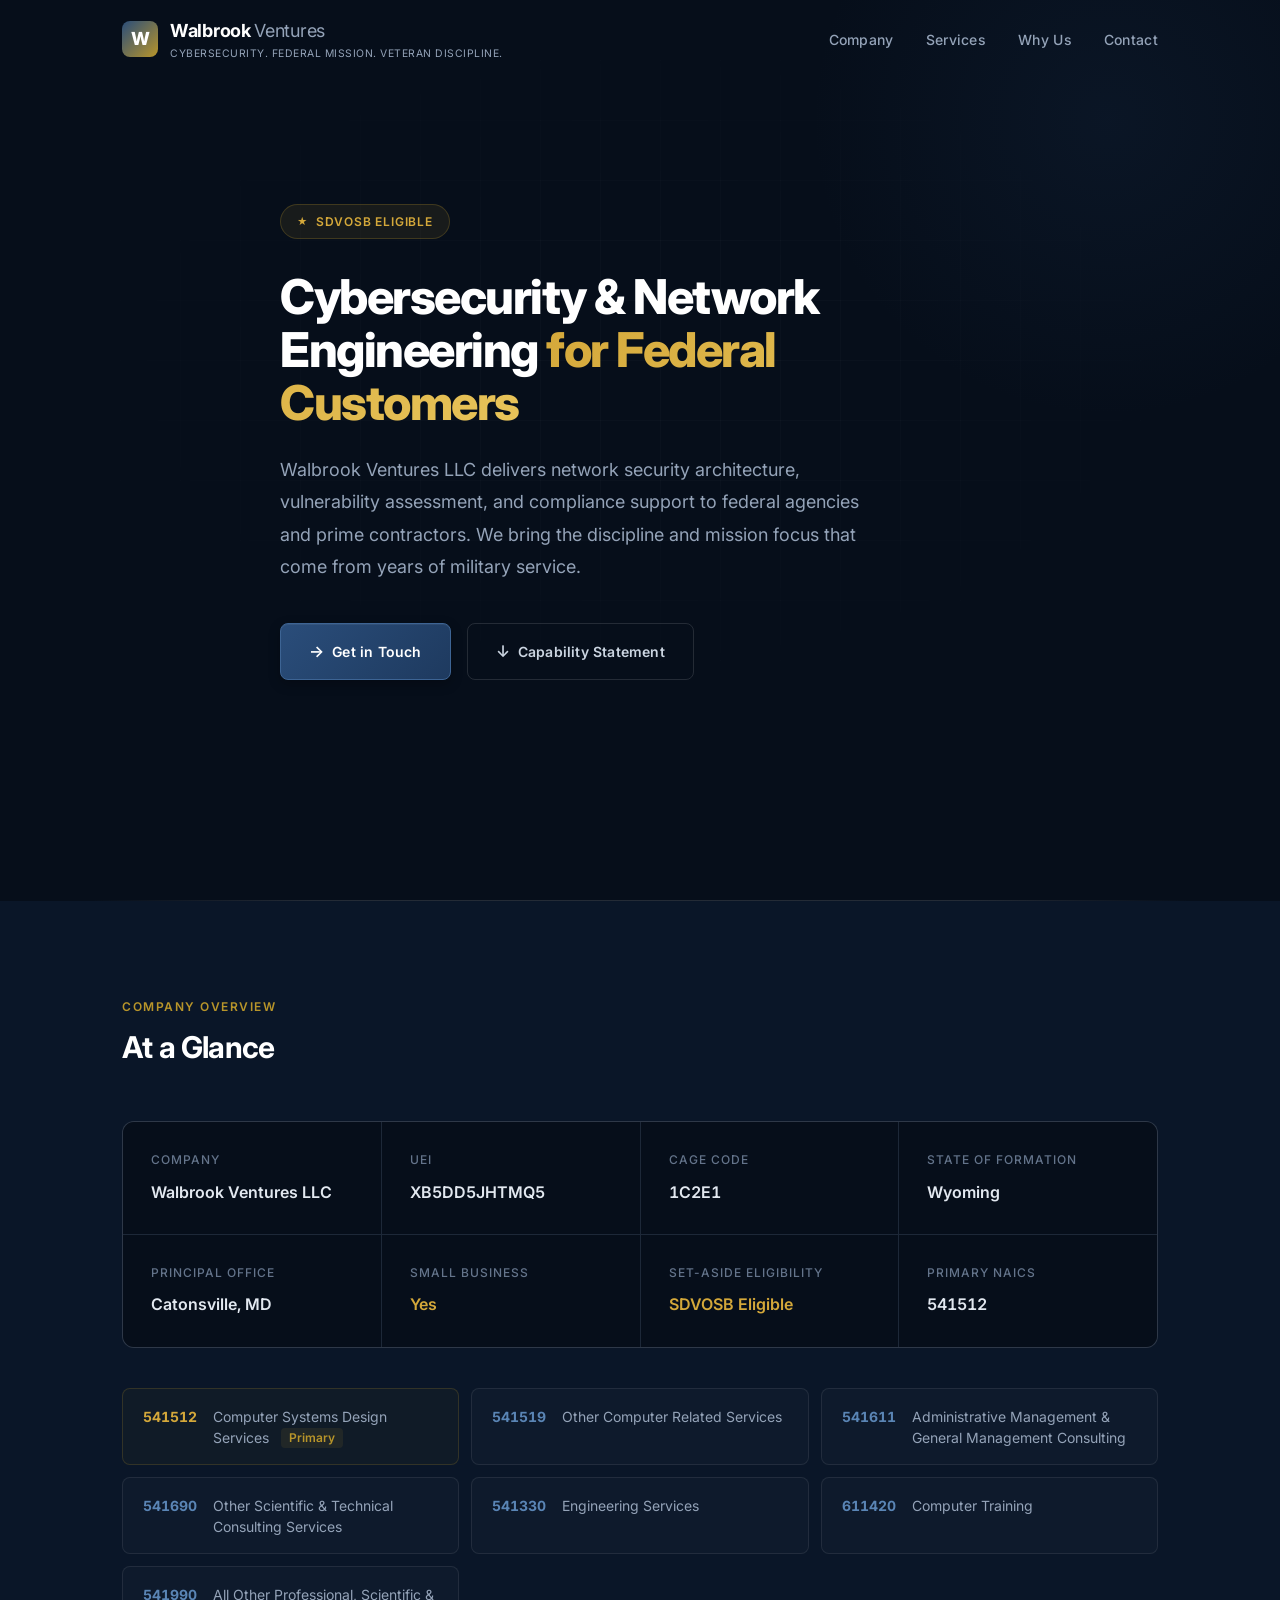
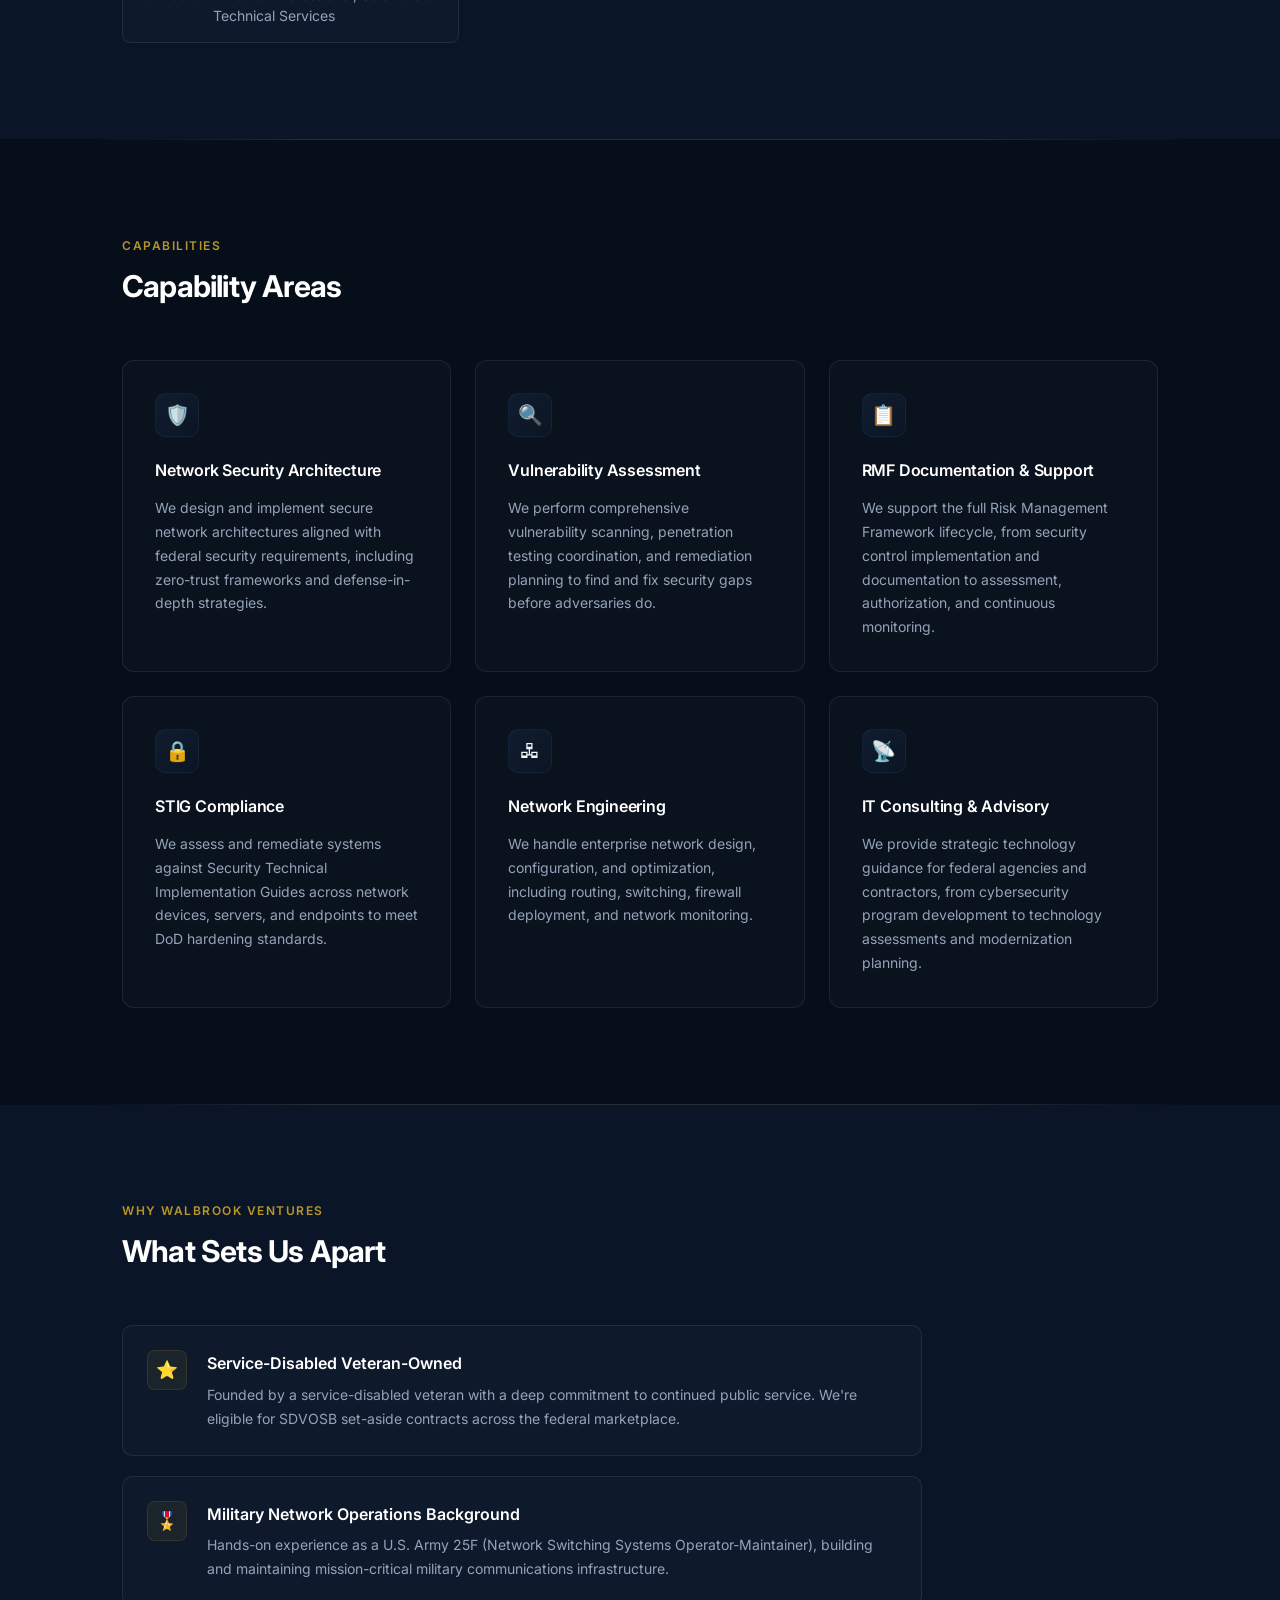
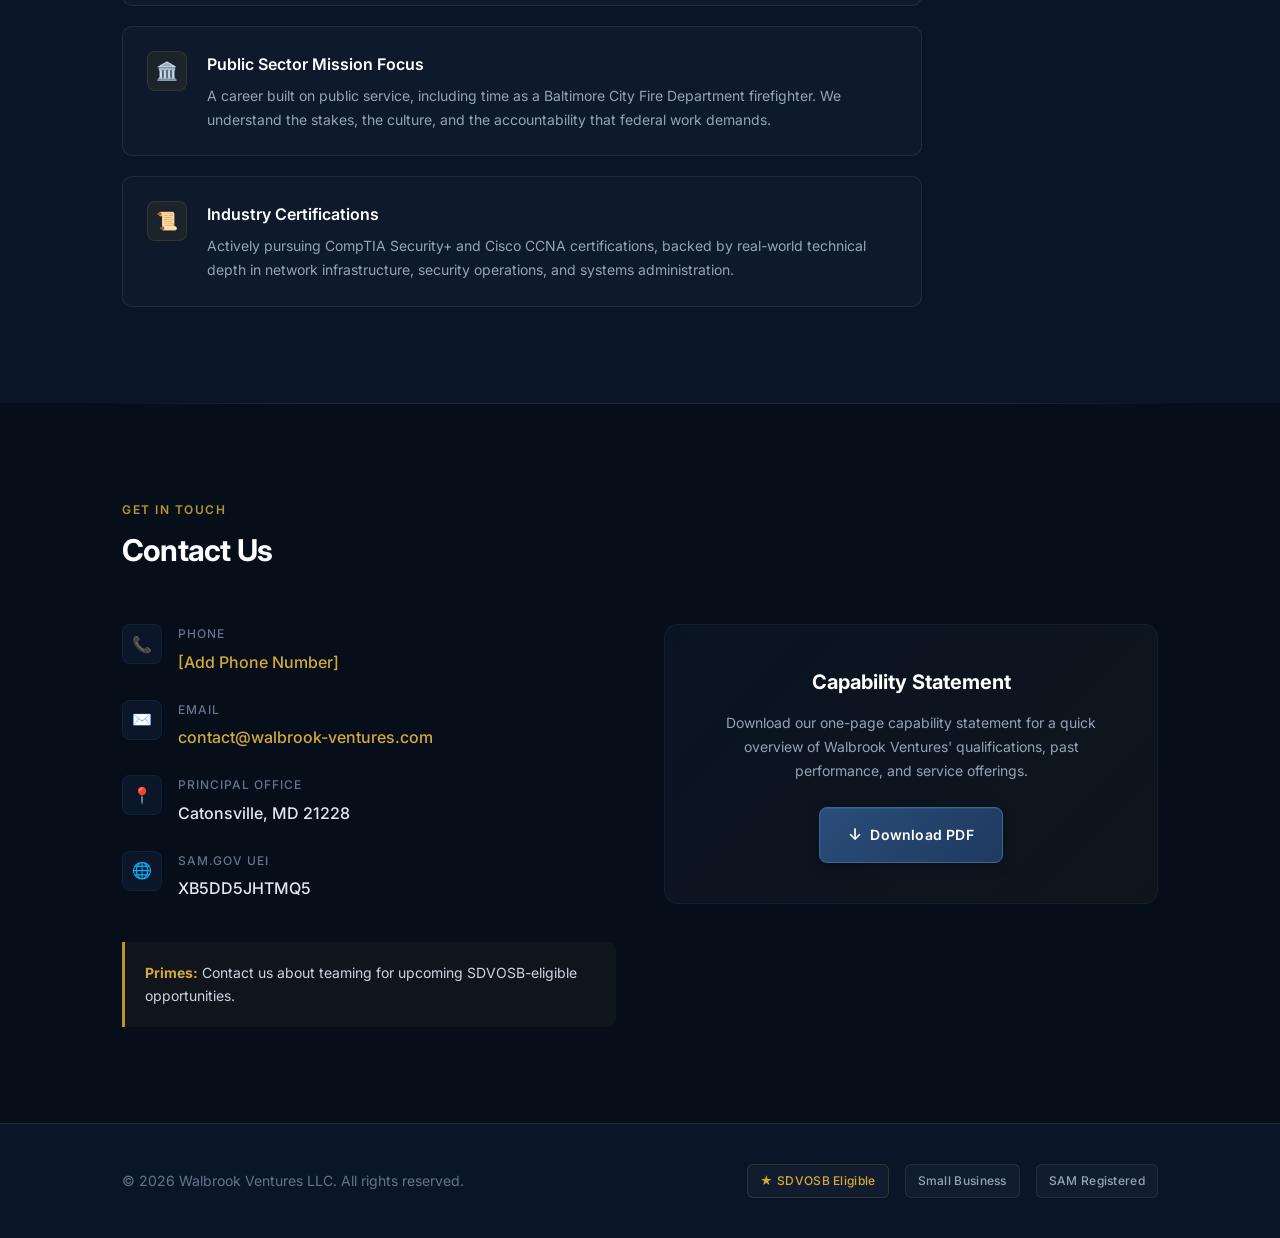
==== commit df55f97f: "Implement content updates: SDVOSB softening, grammar, taglines, and open graph" ====
--- a/index.html
+++ b/index.html
@@ -6,11 +6,18 @@
   <meta name="description" content="Walbrook Ventures LLC is a Service-Disabled Veteran-Owned Small Business providing cybersecurity, network engineering, and IT consulting services for federal customers.">
   <meta name="keywords" content="SDVOSB, cybersecurity, federal contractor, network engineering, RMF, STIG, vulnerability assessment, IT consulting">
   <meta name="author" content="Walbrook Ventures LLC">
+  <meta name="msvalidate.01" content="D3CD7D2C1AD8EEA34853CF8E39B3A06E" />
+  <meta property="og:title" content="Walbrook Ventures LLC | Cybersecurity &amp; Network Engineering">
+  <meta property="og:description" content="SDVOSB-eligible small business providing cybersecurity, network engineering, and IT consulting services for federal customers.">
+  <meta property="og:type" content="website">
+  <meta property="og:url" content="https://www.walbrook-ventures.com/">
+  <meta property="og:image" content="https://www.walbrook-ventures.com/apple-touch-icon.png">
   <title>Walbrook Ventures LLC | Cybersecurity &amp; Network Engineering for Federal Customers</title>
   <link rel="stylesheet" href="style.css">
-
-  <!-- Favicon (simple inline SVG) -->
-  <link rel="icon" href="data:image/svg+xml,<svg xmlns='http://www.w3.org/2000/svg' viewBox='0 0 100 100'><rect width='100' height='100' rx='16' fill='%231e3a5f'/><text x='50' y='68' font-family='Arial' font-size='52' font-weight='bold' fill='white' text-anchor='middle'>W</text></svg>">
+  <link rel="canonical" href="https://www.walbrook-ventures.com/">
+  <!-- Favicon -->
+  <link rel="icon" href="/favicon.ico" sizes="any">
+  <link rel="apple-touch-icon" href="/apple-touch-icon.png">
 </head>
 <body>
 
@@ -21,7 +28,10 @@
     <div class="header-inner">
       <a href="#" class="logo" aria-label="Walbrook Ventures LLC — Home">
         <div class="logo-mark">W</div>
-        <div class="logo-text">Walbrook <span>Ventures</span></div>
+        <div class="logo-group">
+          <div class="logo-text">Walbrook <span>Ventures</span></div>
+          <div class="logo-tagline">Cybersecurity. Federal Mission. Veteran Discipline.</div>
+        </div>
       </a>
 
       <button class="mobile-menu-toggle" id="mobile-menu-toggle" aria-label="Toggle navigation">
@@ -47,12 +57,12 @@
   <section class="hero" id="hero">
     <div class="container">
       <div class="hero-content">
-        <div class="hero-badge">Service-Disabled Veteran-Owned Small Business</div>
+        <div class="hero-badge">SDVOSB Eligible</div>
         <h1>Cybersecurity &amp; Network Engineering <span class="accent">for Federal Customers</span></h1>
         <p class="hero-description">
           Walbrook Ventures LLC delivers network security architecture, vulnerability assessment, 
           and compliance support to federal agencies and prime contractors. We bring the discipline 
-          and mission focus that comes from years of military service.
+          and mission focus that come from years of military service.
         </p>
         <div class="hero-actions">
           <a href="#contact" class="btn btn-primary">
@@ -101,11 +111,11 @@
         </div>
         <div class="info-item">
           <div class="info-label">Small Business</div>
-          <div class="info-value highlight">Yes — SDVOSB</div>
+          <div class="info-value highlight">Yes</div>
         </div>
         <div class="info-item">
           <div class="info-label">Set-Aside Eligibility</div>
-          <div class="info-value highlight">SDVOSB</div>
+          <div class="info-value highlight">SDVOSB Eligible</div>
         </div>
         <div class="info-item">
           <div class="info-label">Primary NAICS</div>
@@ -156,7 +166,7 @@
     <div class="container">
       <div class="section-header animate-in">
         <div class="section-label">Capabilities</div>
-        <h2 class="section-title">Services We Deliver</h2>
+        <h2 class="section-title">Capability Areas</h2>
       </div>
 
       <div class="services-grid animate-in">
@@ -261,6 +271,16 @@
 
       <div class="contact-grid animate-in">
         <div class="contact-info">
+          <div class="contact-item">
+            <div class="contact-item-icon">📞</div>
+            <div>
+              <div class="contact-item-label">Phone</div>
+              <div class="contact-item-value">
+                <a href="tel:+10000000000">[Add Phone Number]</a>
+              </div>
+            </div>
+          </div>
+
           <div class="contact-item">
             <div class="contact-item-icon">✉️</div>
             <div>
@@ -286,6 +306,10 @@
               <div class="contact-item-value">XB5DD5JHTMQ5</div>
             </div>
           </div>
+
+          <div class="teaming-notice">
+            <strong>Primes:</strong> Contact us about teaming for upcoming SDVOSB-eligible opportunities.
+          </div>
         </div>
 
         <!-- Capability Statement CTA -->
@@ -310,7 +334,7 @@
           &copy; 2026 Walbrook Ventures LLC. All rights reserved.
         </div>
         <div class="footer-badges">
-          <span class="footer-badge veteran">★ SDVOSB</span>
+          <span class="footer-badge veteran">★ SDVOSB Eligible</span>
           <span class="footer-badge">Small Business</span>
           <span class="footer-badge">SAM Registered</span>
         </div>
--- a/style.css
+++ b/style.css
@@ -198,6 +198,19 @@
   font-weight: 400;
 }
 
+.logo-group {
+  display: flex;
+  flex-direction: column;
+}
+
+.logo-tagline {
+  font-size: 0.65rem;
+  color: var(--slate-400);
+  letter-spacing: 0.5px;
+  margin-top: -2px;
+  text-transform: uppercase;
+}
+
 nav ul {
   list-style: none;
   display: flex;
@@ -667,6 +680,21 @@
   font-size: var(--font-size-base);
   color: var(--slate-200);
   font-weight: 500;
+}
+
+.teaming-notice {
+  margin-top: 1rem;
+  padding: 1.25rem;
+  background: rgba(184, 149, 42, 0.05);
+  border-left: 3px solid var(--gold-500);
+  border-radius: 0 8px 8px 0;
+  font-size: var(--font-size-sm);
+  color: var(--slate-300);
+  line-height: 1.6;
+}
+
+.teaming-notice strong {
+  color: var(--gold-400);
 }
 
 /* Capability Statement CTA */
@@ -825,6 +853,10 @@
     display: flex;
   }
 
+  .logo-tagline {
+    display: none;
+  }
+
   .info-grid {
     grid-template-columns: repeat(2, 1fr);
   }
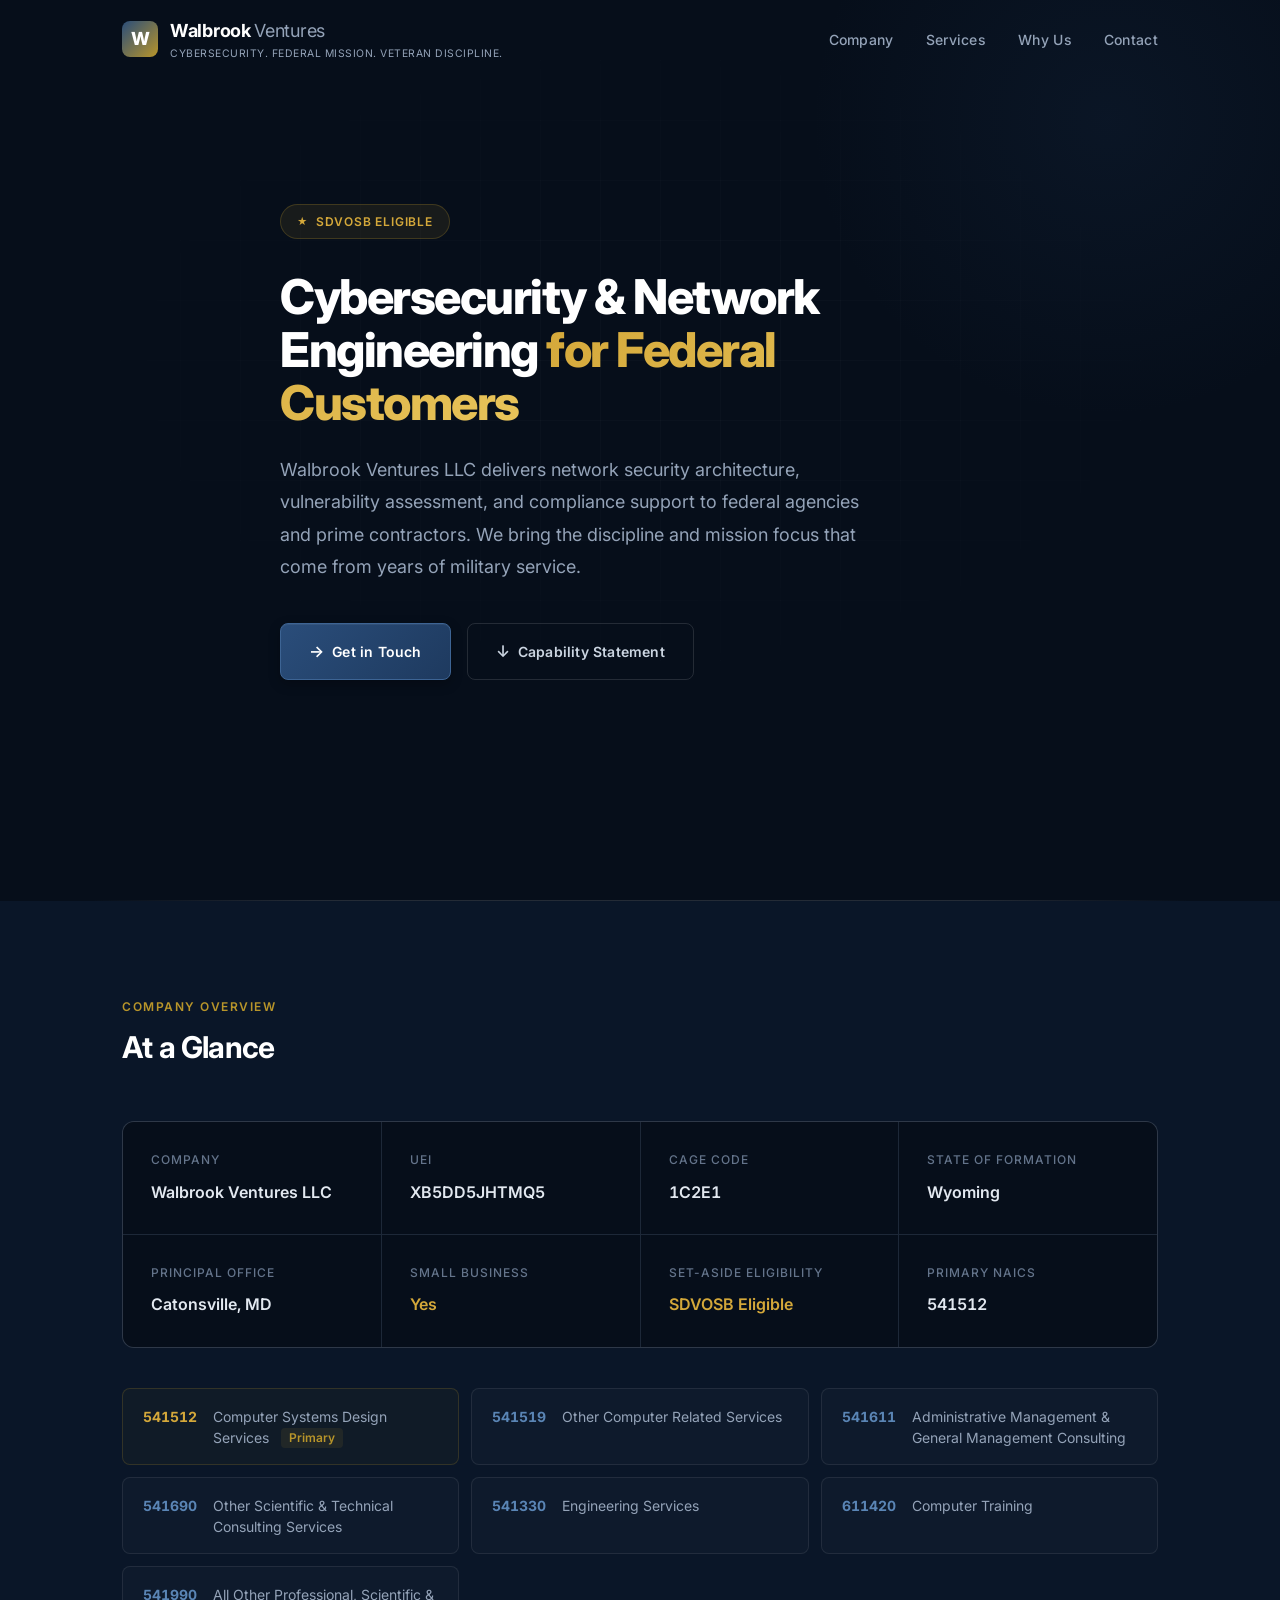
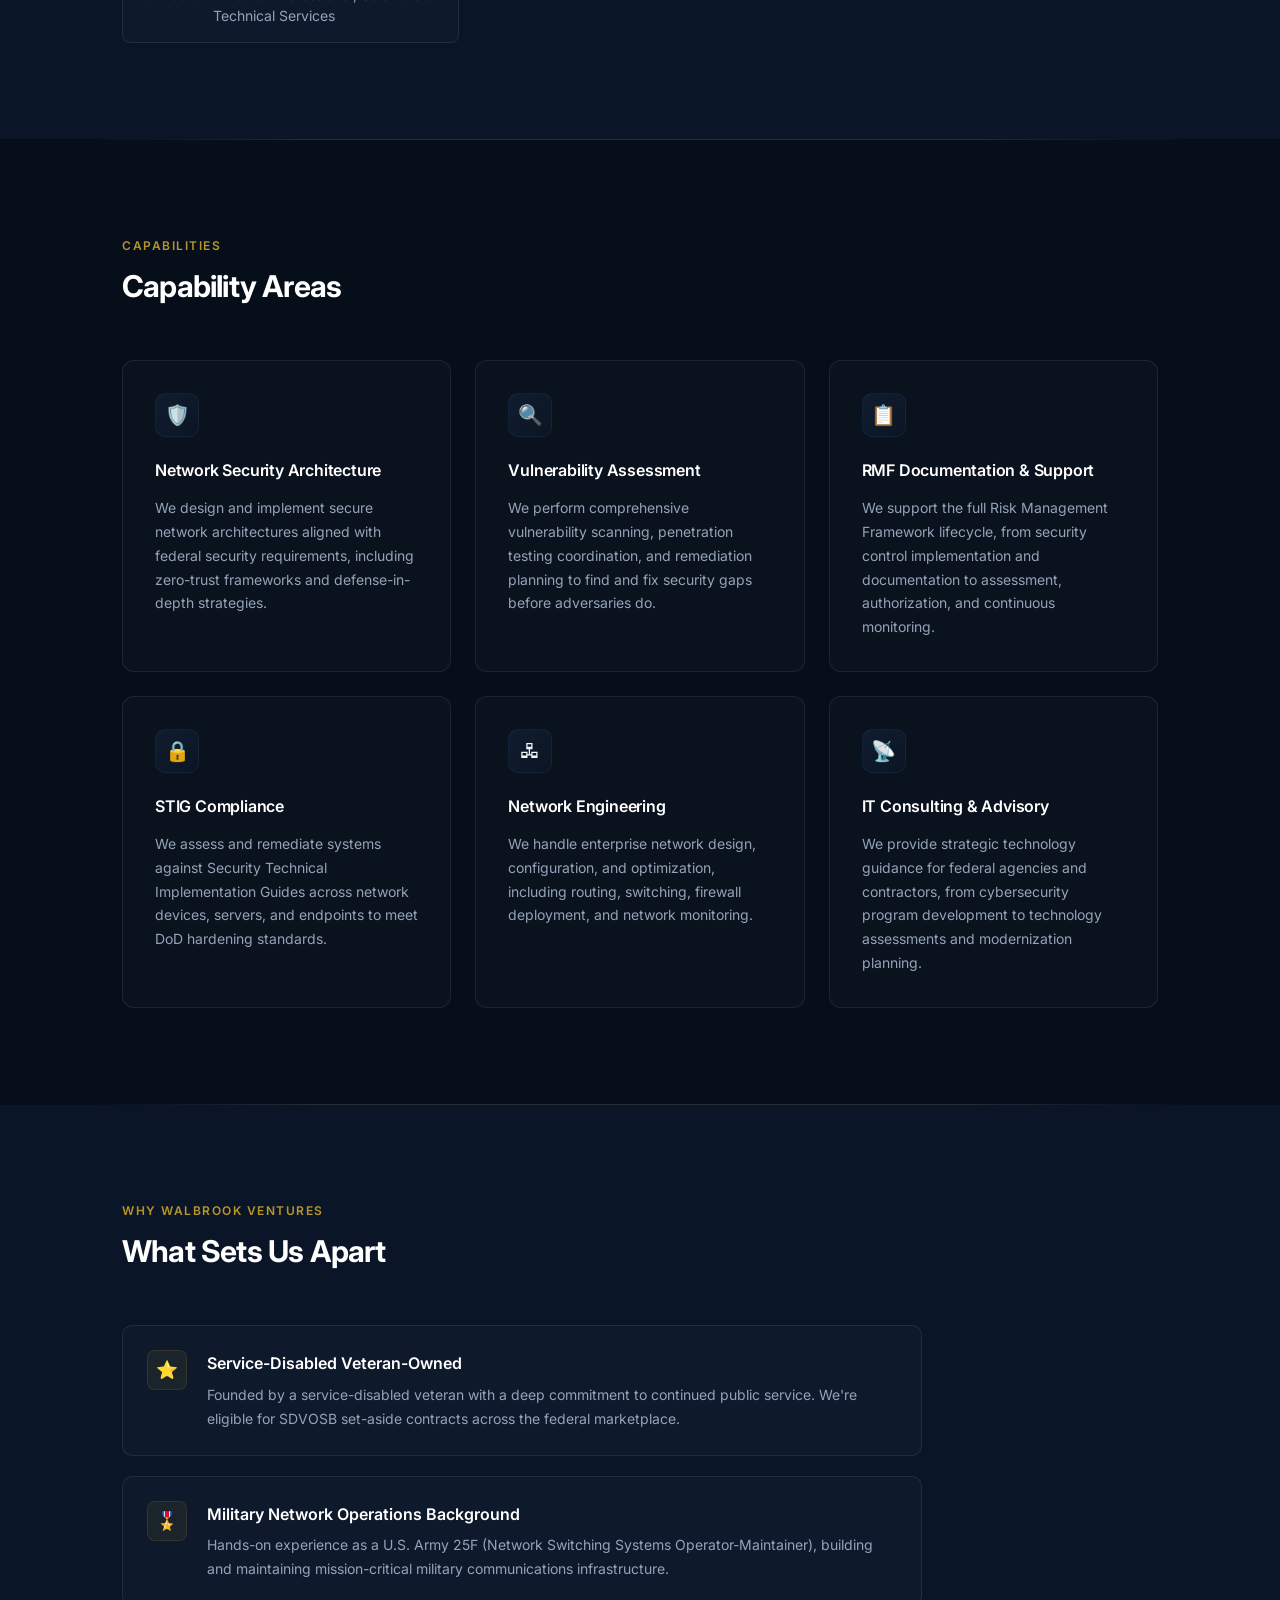
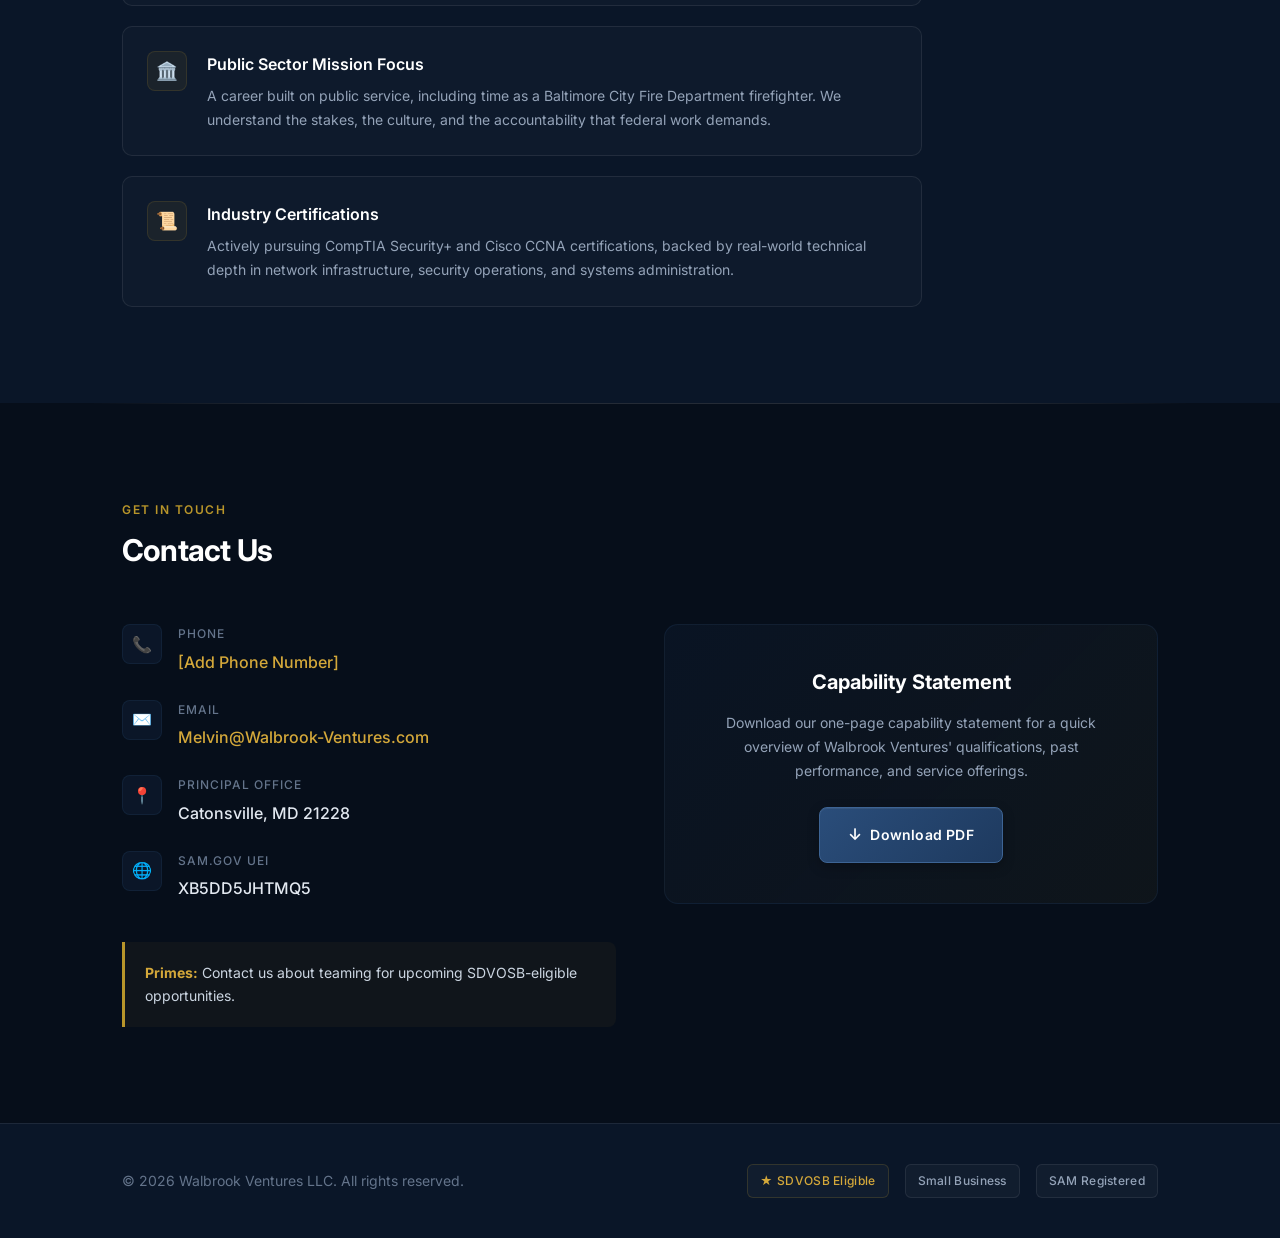
==== commit 68223b00: "Update contact email to Melvin@Walbrook-Ventures.com" ====
--- a/index.html
+++ b/index.html
@@ -286,7 +286,7 @@
             <div>
               <div class="contact-item-label">Email</div>
               <div class="contact-item-value">
-                <a href="mailto:contact@walbrook-ventures.com">contact@walbrook-ventures.com</a>
+                <a href="mailto:Melvin@Walbrook-Ventures.com">Melvin@Walbrook-Ventures.com</a>
               </div>
             </div>
           </div>
